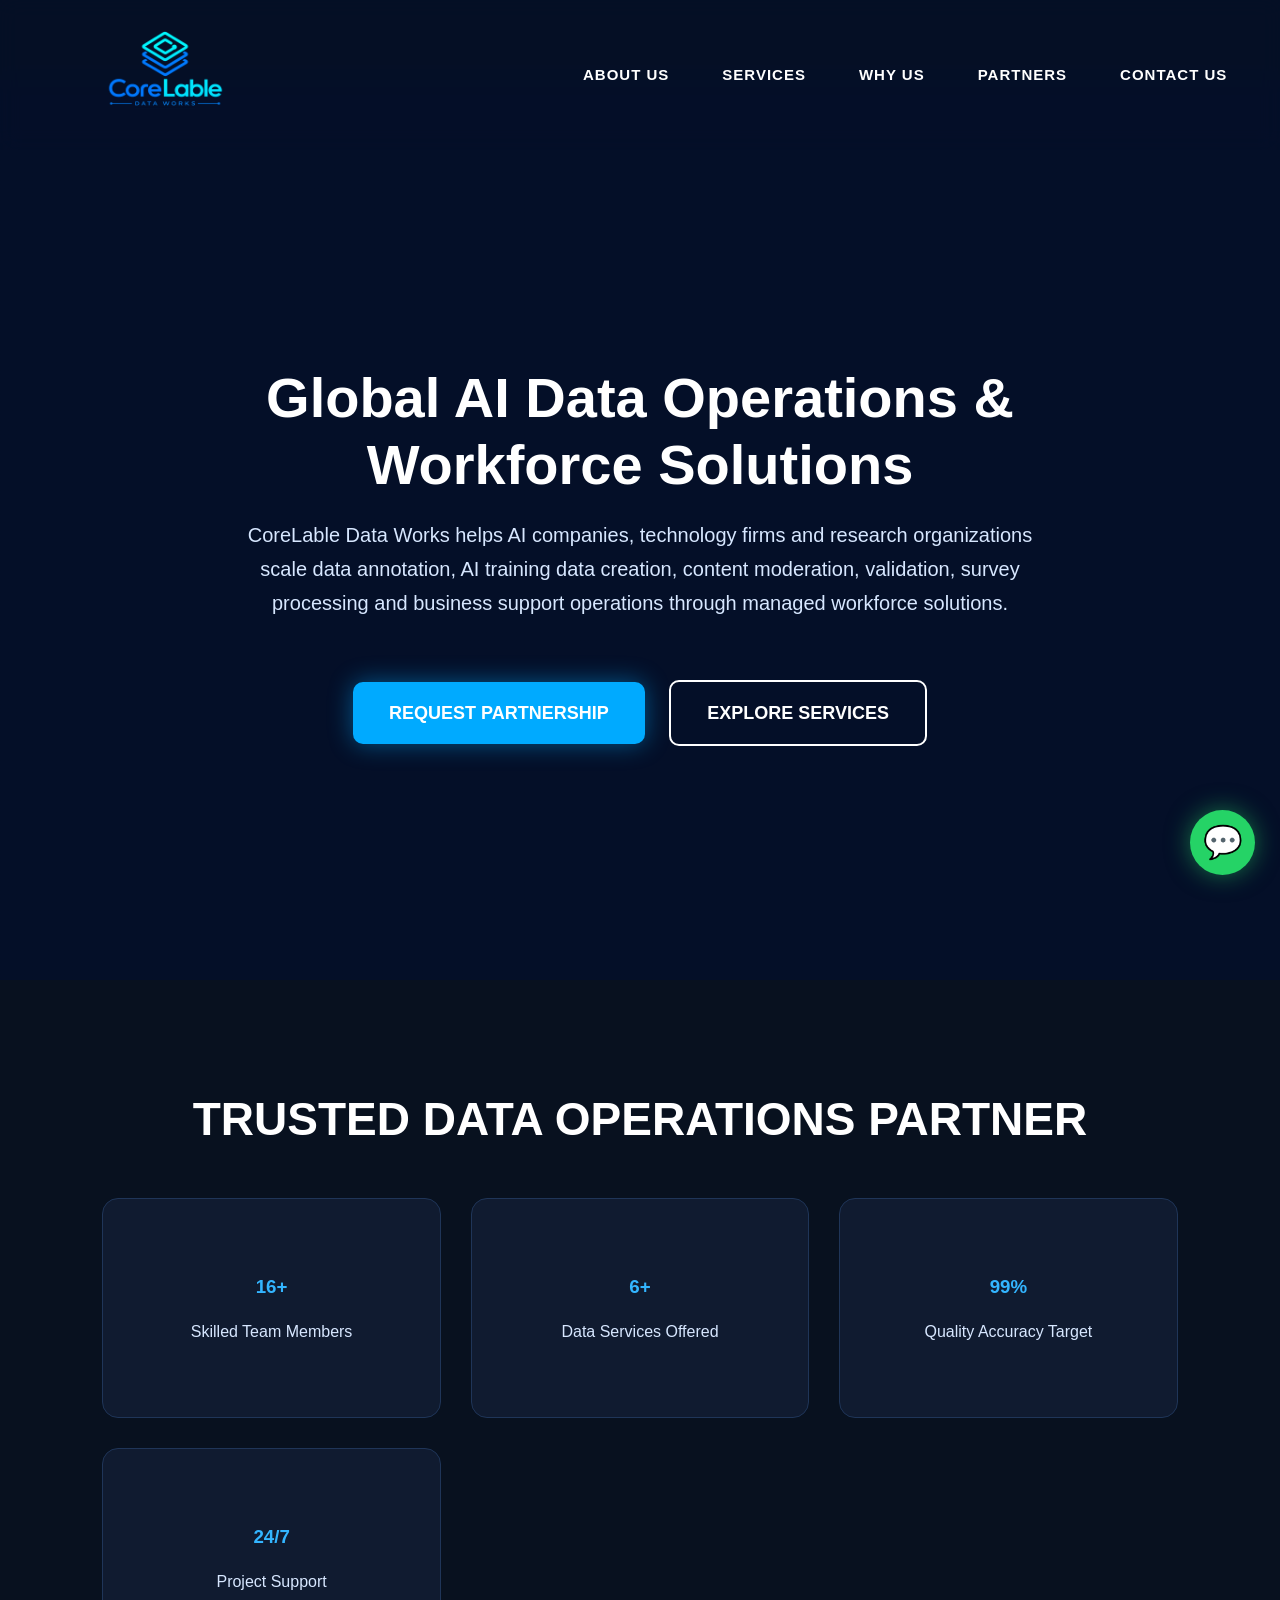
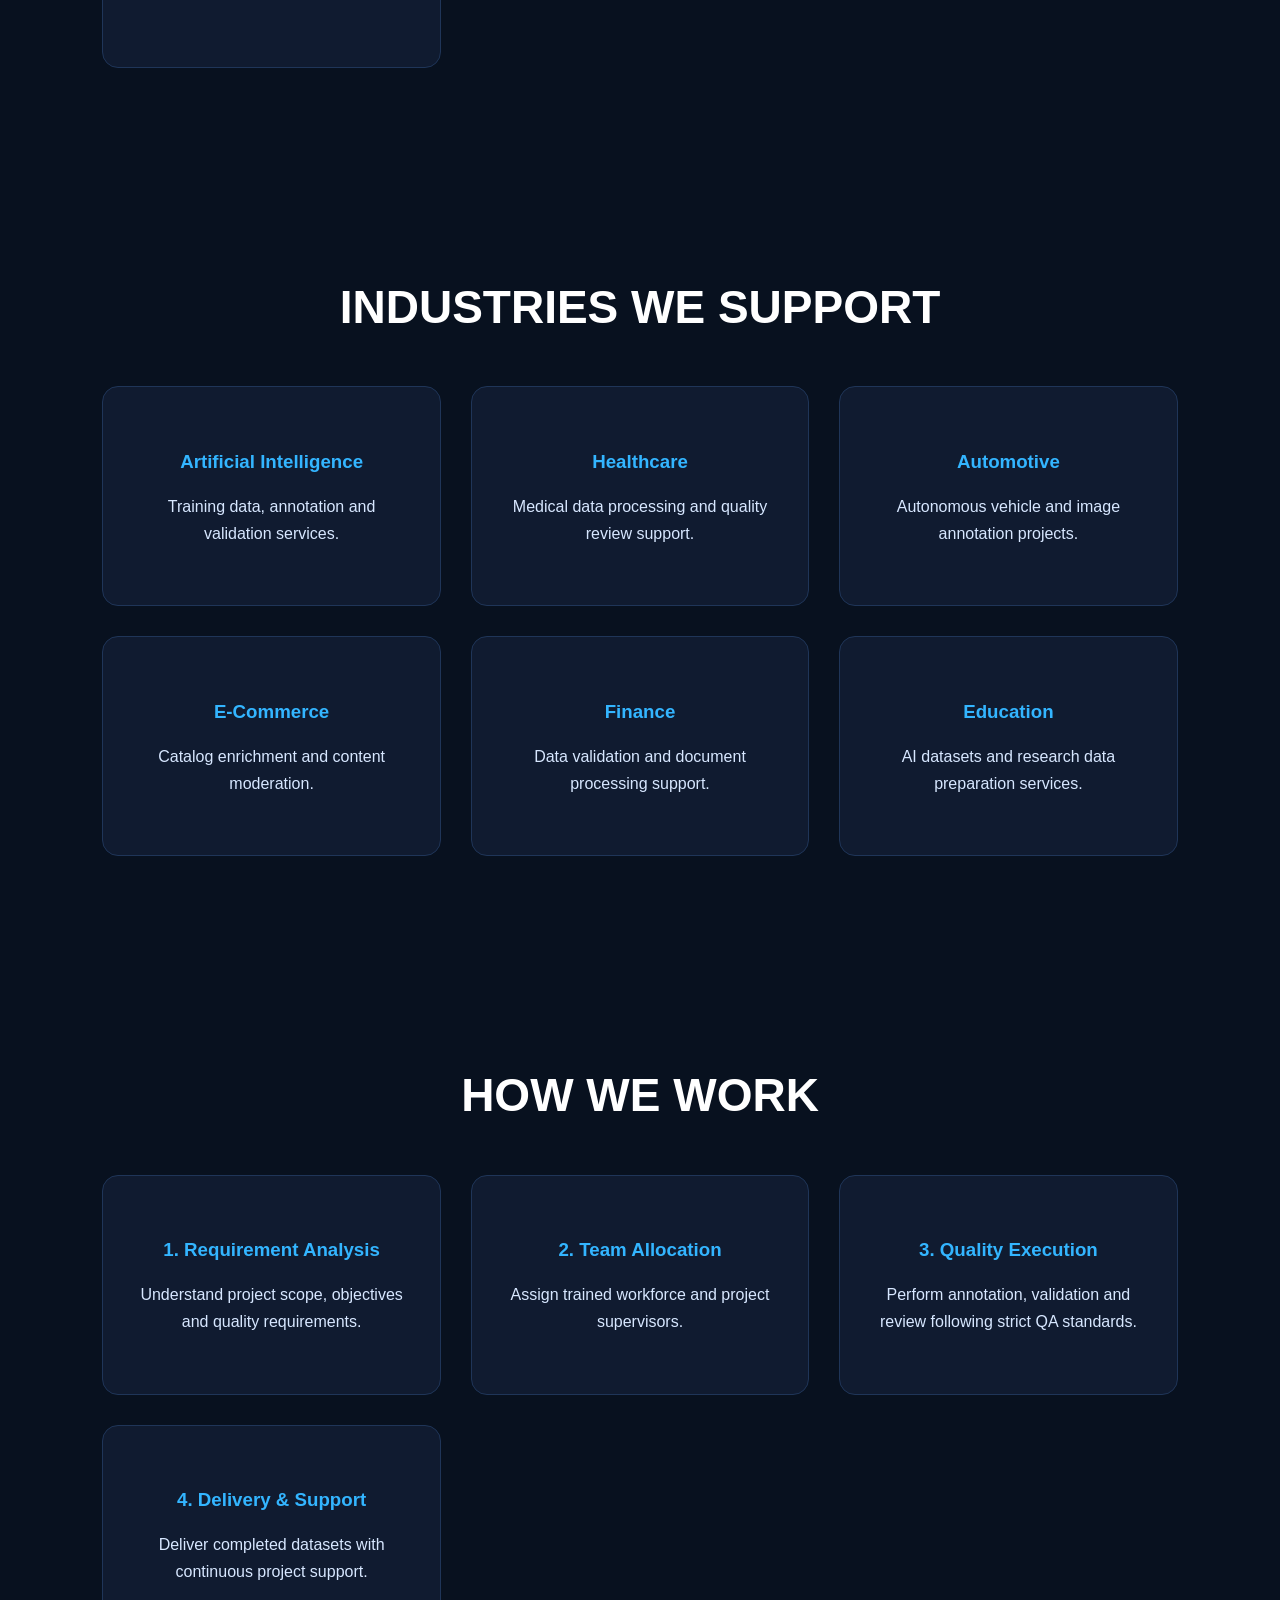
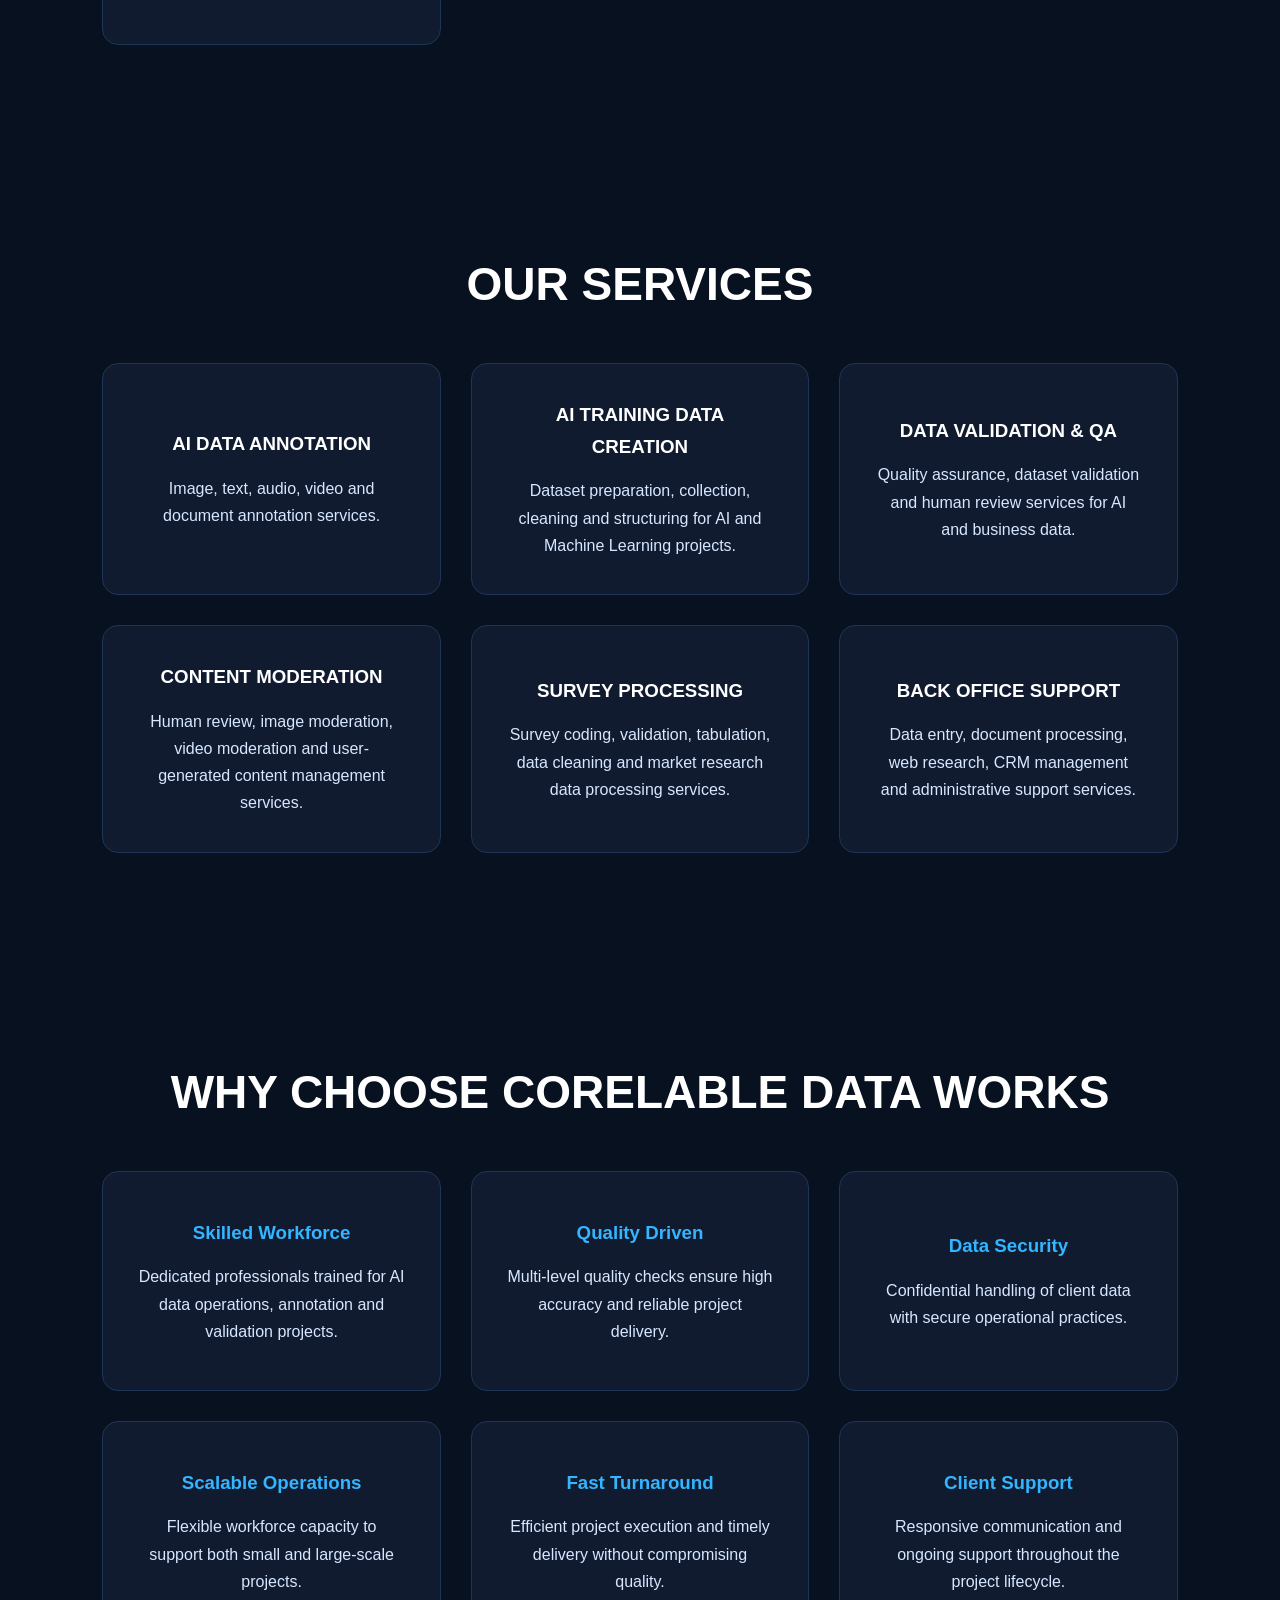
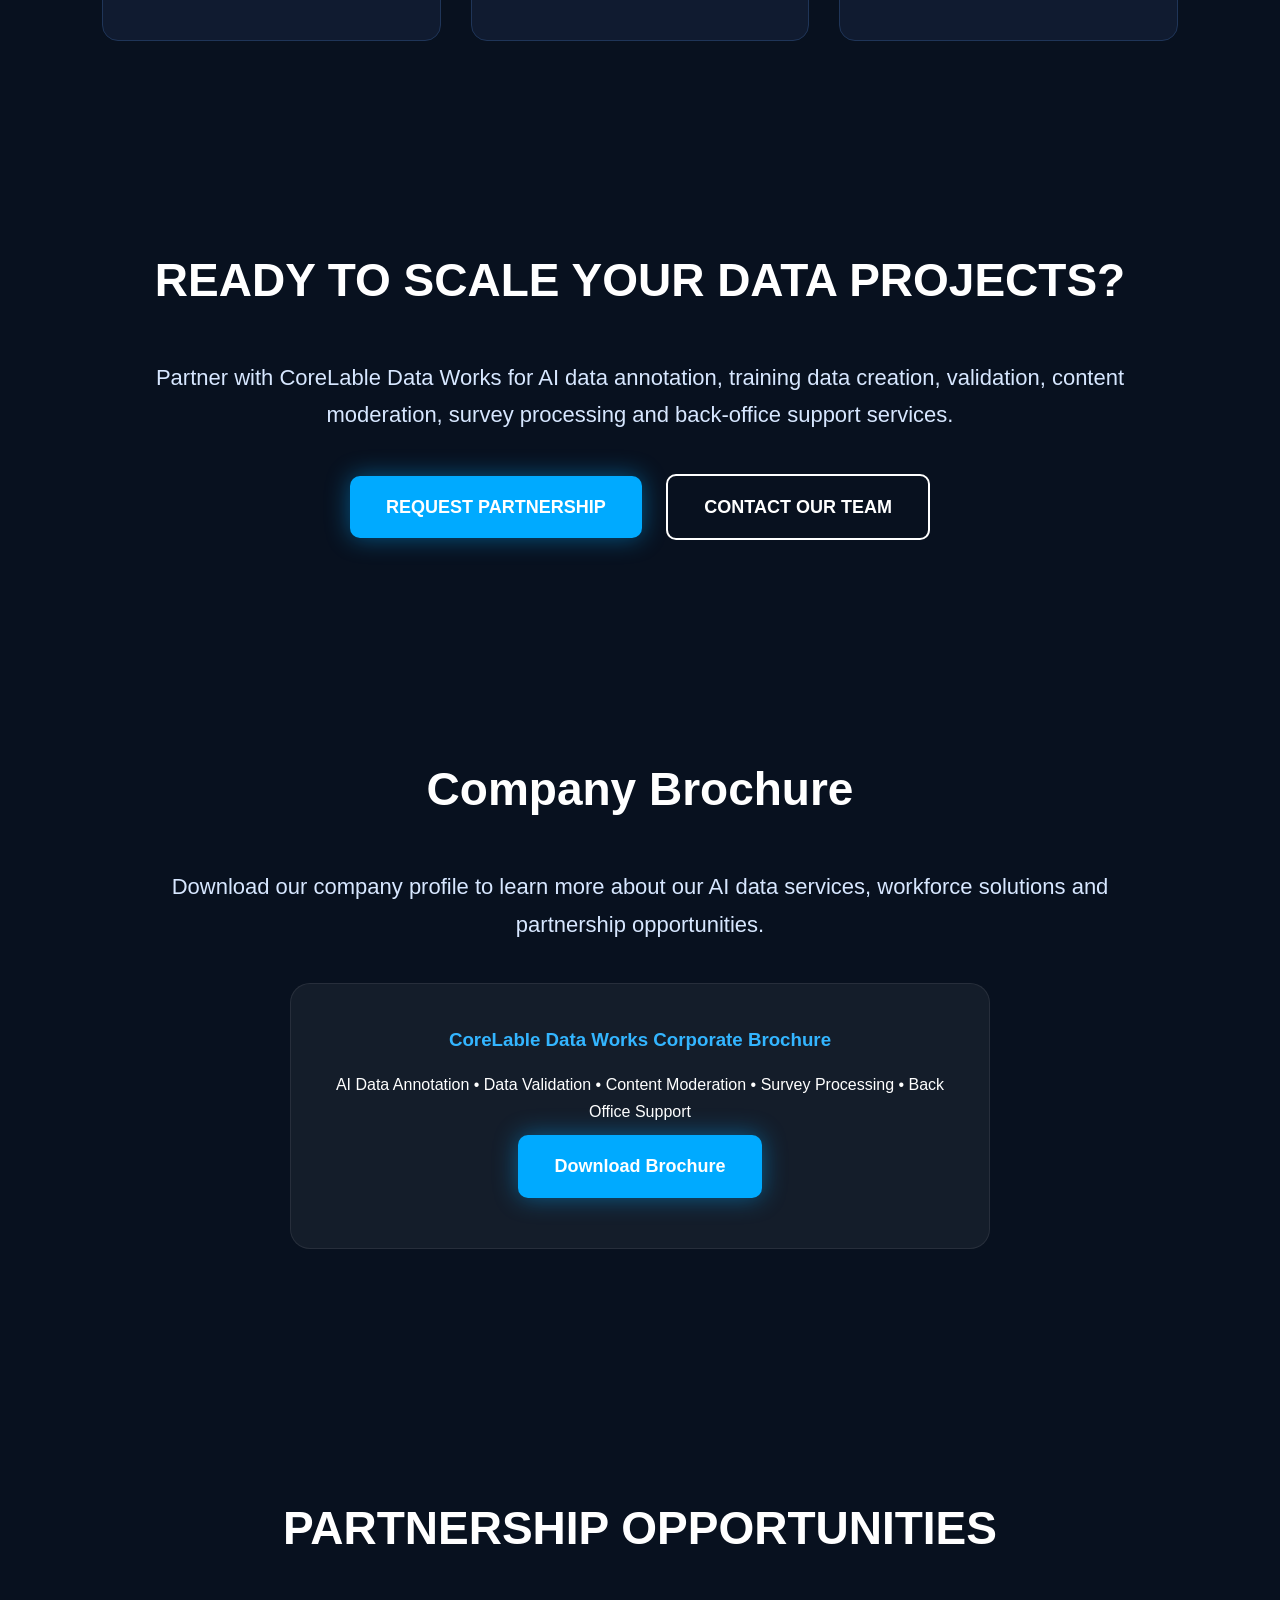
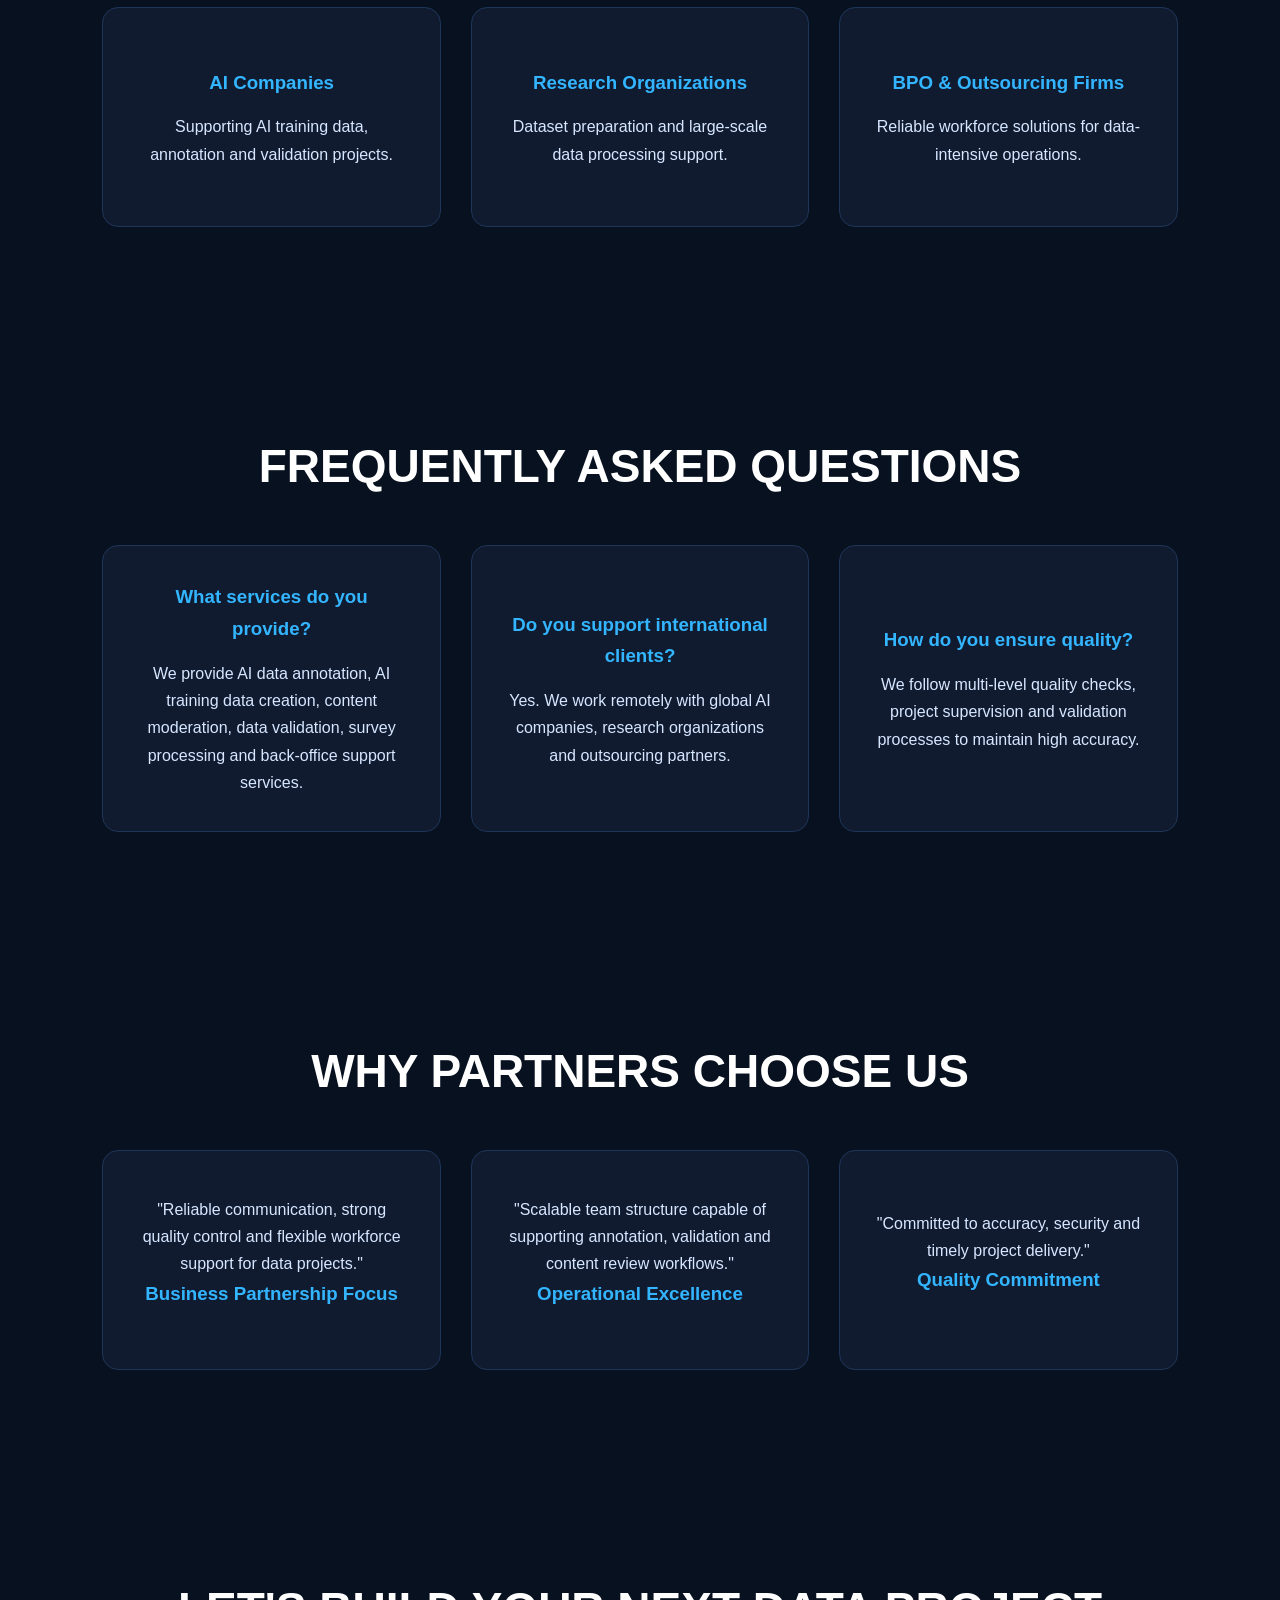
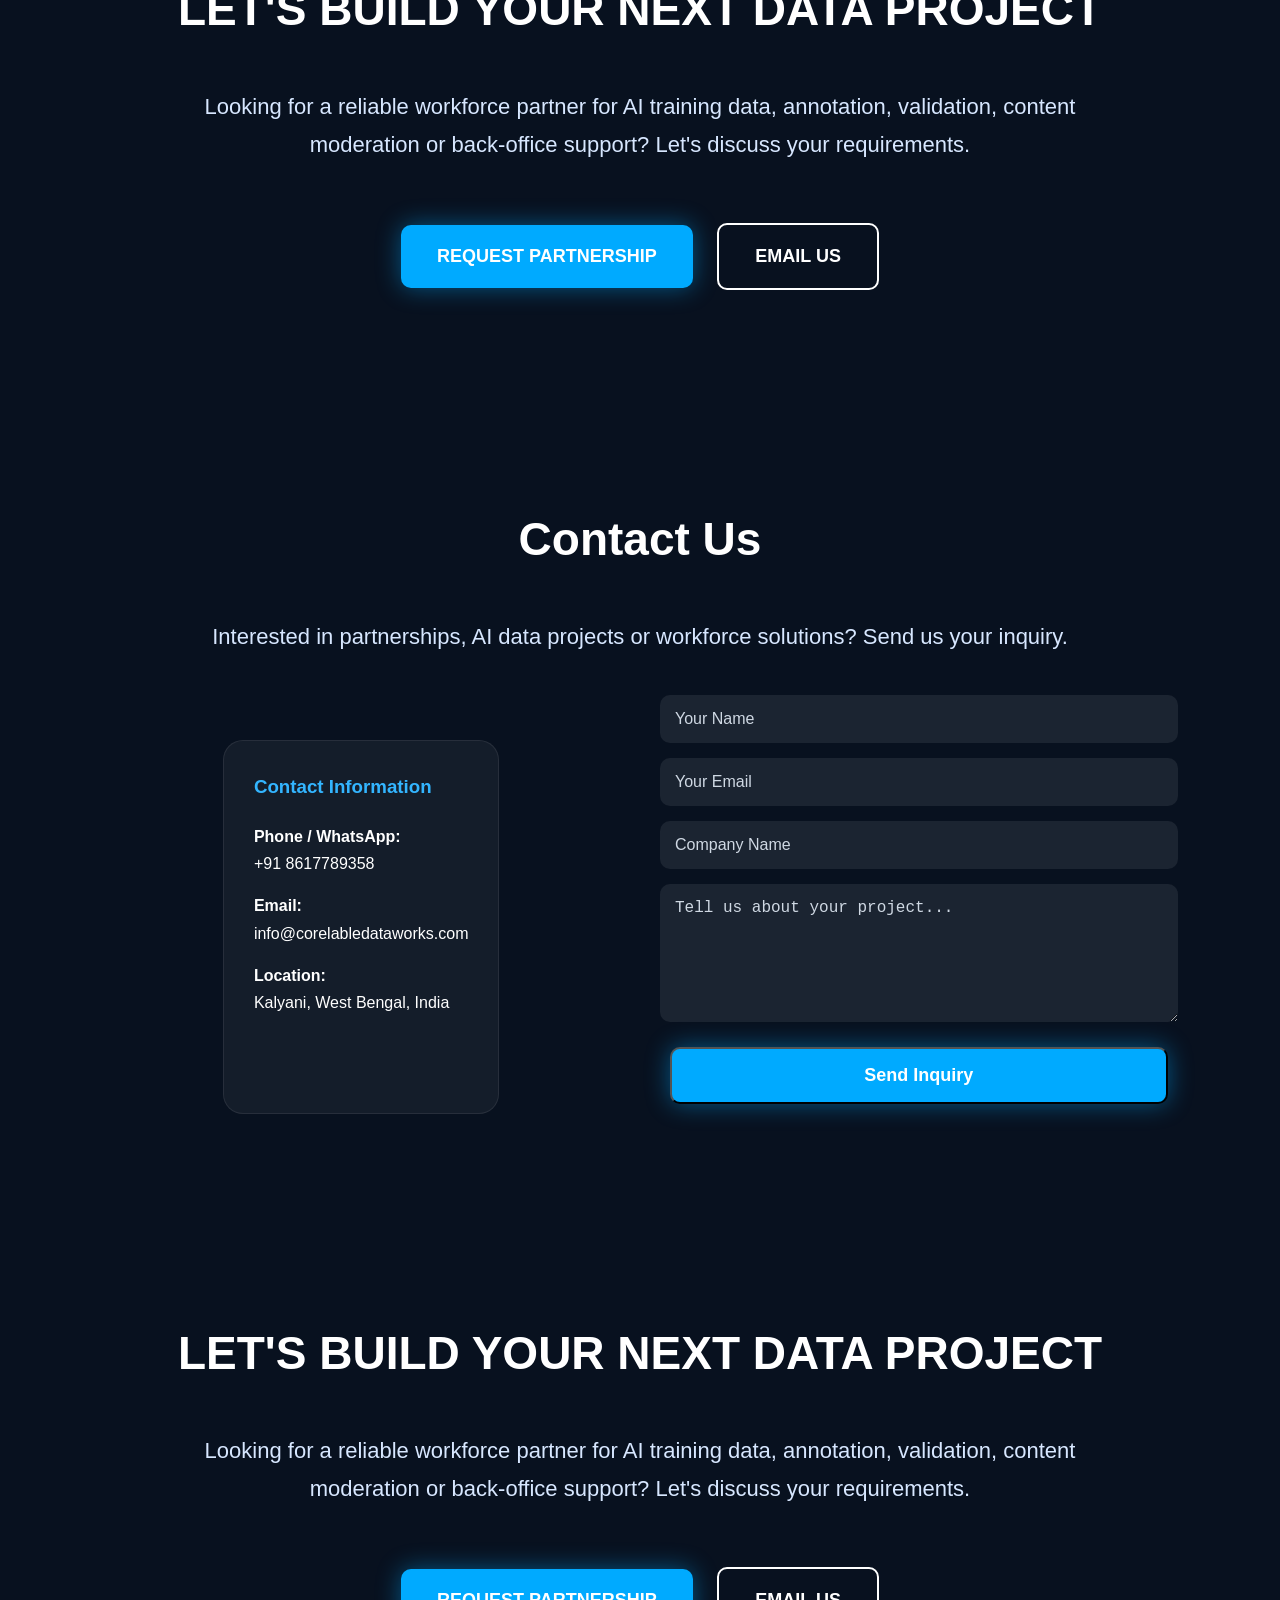
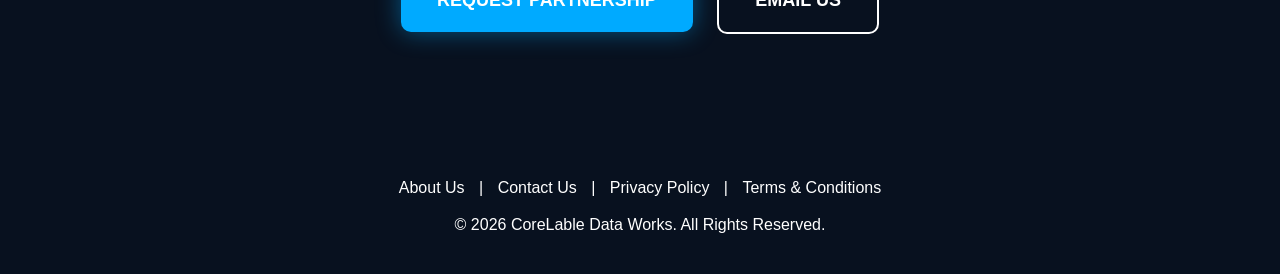
==== index.html @ 47aee91c "Add files via upload Initial website upload" ====
<!DOCTYPE html>
<html lang="en">

<head>
    <meta charset="UTF-8">
    <meta name="viewport" content="width=device-width, initial-scale=1.0">
    <title>AI Data Annotation & Workforce Solutions | CoreLable Data Works</title>

    <link rel="stylesheet" href="style.css">
    <link rel="stylesheet" href="https://unpkg.com/aos@2.3.4/dist/aos.css">
    <link rel="icon" type="image/x-icon" href="favicon.ico">
    <link rel="icon" type="image/png" sizes="32x32" href="favicon-32x32.png">
    <link rel="icon" type="image/png" sizes="16x16" href="favicon-16x16.png">
    <link rel="apple-touch-icon" href="apple-touch-icon.png">
    <link rel="manifest" href="site.webmanifest">
    <meta name="description" content="CoreLable Data Works provides AI Data Annotation, Data Labeling, Data Collection, Content Moderation, Survey Processing and Workforce Solutions for AI companies worldwide.">

<meta name="keywords" content="AI Data Annotation, Data Labeling, Data Validation, Content Moderation, Survey Processing, Workforce Solutions, Data Collection">

<meta name="author" content="CoreLable Data Works">
<meta name="robots" content="index, follow">
<meta property="og:title" content="CoreLable Data Works">
<meta property="og:description" content="Professional AI Data Annotation and Workforce Solutions.">
<meta property="og:image" content="https://corelabledataworks.com/CoreLable%20Data%20Works.png">
<meta property="og:url" content="https://corelabledataworks.com">
<meta property="og:type" content="website">
<link rel="canonical" href="https://corelabledataworks.com/">
<script type="application/ld+json">
{
  "@context":"https://schema.org",
  "@type":"Organization",
  "name":"CoreLable Data Works",
  "url":"https://corelabledataworks.com",
  "logo":"https://corelabledataworks.com/CoreLable%20Data%20Works.png",
  "description":"AI Data Annotation, Data Labeling, Data Collection and Workforce Solutions",
  "email":"info@corelabledataworks.com"
}
</script>
<!-- Google Analytics -->
<script async src="https://www.googletagmanager.com/gtag/js?id=G-29NRF4CCZX"></script>
<script>
window.dataLayer = window.dataLayer || [];
function gtag(){dataLayer.push(arguments);}
gtag('js', new Date());

gtag('config', 'G-29NRF4CCZX');
</script>
</head>

<body>

<nav class="navbar" id="navbar">
    <div class="logo">
        <img src="CoreLable Data Works.png" alt="CoreLable Data Works Logo">
    </div>
<div class="menu-toggle" onclick="toggleMenu()">
    ☰
</div>

    <div class="menu">
        <a href="/about.html">ABOUT US</a>
        <a href="#services">SERVICES</a>
        <a href="#whyus">WHY US</a>
        <a href="#partners">PARTNERS</a>
        <a href="/contact.html">CONTACT US</a>
        
        
    </div>
</nav>

<section class="hero" data-aos="fade-up">

    <video autoplay muted loop playsinline class="hero-video">
        <source src="hero-video.mp4" type="video/mp4">
    </video>

    <div class="hero-overlay"></div>

    <div class="hero-content">
<h1 data-aos="fade-up" data-aos-delay="200">
Global AI Data Operations & Workforce Solutions
</h1>
<p data-aos="fade-up" data-aos-delay="400">
CoreLable Data Works helps AI companies, technology firms and research organizations scale
data annotation, AI training data creation, content moderation, validation, survey processing
and business support operations through managed workforce solutions.
</p>

<div class="hero-buttons" data-aos="zoom-in" data-aos-delay="600">
<a href="#contact" class="btn btn-primary">REQUEST PARTNERSHIP</a>
<a href="#services" class="btn btn-secondary">EXPLORE SERVICES</a>
</div>
</div>
</section>
<section class="section cta-section" data-aos="fade-up">
    <h2 data-aos="fade-up">
        TRUSTED DATA OPERATIONS PARTNER</h2>

    <div class="service-grid">

        <div class="service-card" data-aos="zoom-in" data-aos-delay="100">
            <h3>16+</h3>
            <p>Skilled Team Members</p>
        </div>

        <div class="service-card" data-aos="zoom-in" data-aos-delay="200">
            <h3>6+</h3>
            <p>Data Services Offered</p>
        </div>

        <div class="service-card" data-aos="zoom-in" data-aos-delay="300">
            <h3>99%</h3>
            <p>Quality Accuracy Target</p>
        </div>

        <div class="service-card" data-aos="zoom-in" data-aos-delay="400">
            <h3>24/7</h3>
            <p>Project Support</p>
        </div>

    </div>
</section>
<section class="section">
    <h2>INDUSTRIES WE SUPPORT</h2>

    <div class="service-grid">

        <div class="service-card">
            <h3>Artificial Intelligence</h3>
            <p>Training data, annotation and validation services.</p>
        </div>

        <div class="service-card">
            <h3>Healthcare</h3>
            <p>Medical data processing and quality review support.</p>
        </div>

        <div class="service-card">
            <h3>Automotive</h3>
            <p>Autonomous vehicle and image annotation projects.</p>
        </div>

        <div class="service-card">
            <h3>E-Commerce</h3>
            <p>Catalog enrichment and content moderation.</p>
        </div>

        <div class="service-card">
            <h3>Finance</h3>
            <p>Data validation and document processing support.</p>
        </div>

        <div class="service-card">
            <h3>Education</h3>
            <p>AI datasets and research data preparation services.</p>
        </div>

    </div>
</section>
<section class="section">
    <h2>HOW WE WORK</h2>

    <div class="service-grid">

        <div class="service-card">
            <h3>1. Requirement Analysis</h3>
            <p>Understand project scope, objectives and quality requirements.</p>
        </div>

        <div class="service-card">
            <h3>2. Team Allocation</h3>
            <p>Assign trained workforce and project supervisors.</p>
        </div>

        <div class="service-card">
            <h3>3. Quality Execution</h3>
            <p>Perform annotation, validation and review following strict QA standards.</p>
        </div>

        <div class="service-card">
            <h3>4. Delivery & Support</h3>
            <p>Deliver completed datasets with continuous project support.</p>
        </div>

    </div>
</section>

<section id="services" class="section">
<h2>OUR SERVICES</h2>
<div class="service-grid">
<div class="service-card">
    <h3><a href="ai-data-annotation.html">AI DATA ANNOTATION</a></h3>
    <p>Image, text, audio, video and document annotation services.</p>
</div>
<div class="service-card">
    <h3>
        <a href="ai-training-data-creation.html">
            AI TRAINING DATA CREATION
        </a>
    </h3>
    <p>Dataset preparation, collection, cleaning and structuring for AI and Machine Learning projects.</p>
</div>
<div class="service-card">
<h3>
<a href="data-validation-qa.html">
DATA VALIDATION & QA
</a>
</h3>
<p>
Quality assurance, dataset validation and human review services for AI and business data.
</p>
</div>
<div class="service-card">
<h3>
<a href="content-moderation.html">
CONTENT MODERATION
</a>
</h3>
<p>
Human review, image moderation, video moderation and user-generated content management services.
</p>
</div>
<div class="service-card">
<h3>
<a href="survey-processing.html">
SURVEY PROCESSING
</a>
</h3>
<p>
Survey coding, validation, tabulation, data cleaning and market research data processing services.
</p>
</div>
<div class="service-card">
<h3>
<a href="back-office-support.html">
BACK OFFICE SUPPORT
</a>
</h3>
<p>
Data entry, document processing, web research, CRM management and administrative support services.
</p>
</div>
</section>

<section id="whyus" class="section">
    <h2>WHY CHOOSE CORELABLE DATA WORKS</h2>

    <div class="service-grid">

        <div class="service-card">
            <h3>Skilled Workforce</h3>
            <p>Dedicated professionals trained for AI data operations, annotation and validation projects.</p>
        </div>

        <div class="service-card">
            <h3>Quality Driven</h3>
            <p>Multi-level quality checks ensure high accuracy and reliable project delivery.</p>
        </div>

        <div class="service-card">
            <h3>Data Security</h3>
            <p>Confidential handling of client data with secure operational practices.</p>
        </div>

        <div class="service-card">
            <h3>Scalable Operations</h3>
            <p>Flexible workforce capacity to support both small and large-scale projects.</p>
        </div>

        <div class="service-card">
            <h3>Fast Turnaround</h3>
            <p>Efficient project execution and timely delivery without compromising quality.</p>
        </div>

        <div class="service-card">
            <h3>Client Support</h3>
            <p>Responsive communication and ongoing support throughout the project lifecycle.</p>
        </div>

    </div>
</section>
</section>


<section class="section">
    <h2>READY TO SCALE YOUR DATA PROJECTS?</h2>

    <p class="section-text">
        Partner with CoreLable Data Works for AI data annotation, training data creation,
        validation, content moderation, survey processing and back-office support services.
    </p>

    <div style="text-align:center; margin-top:30px;">
        <a href="#contact" class="btn btn-primary">REQUEST PARTNERSHIP</a>
        <a href="contact.html" class="btn btn-secondary">CONTACT OUR TEAM</a>
    </div>
</section>

<section id="brochure" class="section">
    <div class="container">
        <h2>Company Brochure</h2>
        <p class="section-text">
            Download our company profile to learn more about our AI data services,
            workforce solutions and partnership opportunities.
        </p>

        <div class="brochure-box">
            <h3>CoreLable Data Works Corporate Brochure</h3>
            <p>
                AI Data Annotation • Data Validation • Content Moderation •
                Survey Processing • Back Office Support
            </p>

            <a href="CoreLable_Brochure.pdf" class="btn btn-primary" download>
                Download Brochure
            </a>
        </div>
    </div>
</section>
<section id="partners" class="section">
    <h2>PARTNERSHIP OPPORTUNITIES</h2>

    <div class="service-grid">

        <div class="service-card">
            <h3>AI Companies</h3>
            <p>Supporting AI training data, annotation and validation projects.</p>
        </div>

        <div class="service-card">
            <h3>Research Organizations</h3>
            <p>Dataset preparation and large-scale data processing support.</p>
        </div>

        <div class="service-card">
            <h3>BPO & Outsourcing Firms</h3>
            <p>Reliable workforce solutions for data-intensive operations.</p>
        </div>

    </div>
</section>
<section class="section">
    <h2>FREQUENTLY ASKED QUESTIONS</h2>

    <div class="service-grid">

        <div class="service-card">
            <h3>What services do you provide?</h3>
            <p>We provide AI data annotation, AI training data creation, content moderation, data validation, survey processing and back-office support services.</p>
        </div>

        <div class="service-card">
            <h3>Do you support international clients?</h3>
            <p>Yes. We work remotely with global AI companies, research organizations and outsourcing partners.</p>
        </div>

        <div class="service-card">
            <h3>How do you ensure quality?</h3>
            <p>We follow multi-level quality checks, project supervision and validation processes to maintain high accuracy.</p>
        </div>

    </div>
</section>
<section class="section">
    <h2>WHY PARTNERS CHOOSE US</h2>

    <div class="service-grid">

        <div class="service-card">
            <p>
                "Reliable communication, strong quality control and flexible workforce support for data projects."
            </p>
            <h3>Business Partnership Focus</h3>
        </div>

        <div class="service-card">
            <p>
                "Scalable team structure capable of supporting annotation, validation and content review workflows."
            </p>
            <h3>Operational Excellence</h3>
        </div>

        <div class="service-card">
            <p>
                "Committed to accuracy, security and timely project delivery."
            </p>
            <h3>Quality Commitment</h3>
        </div>

    </div>
</section>
<section class="section cta-section">
    <h2>LET'S BUILD YOUR NEXT DATA PROJECT</h2>

    <p class="section-text">
        Looking for a reliable workforce partner for AI training data,
        annotation, validation, content moderation or back-office support?
        Let's discuss your requirements.
    </p>

    <div class="hero-buttons">
        <a href="#contact" class="btn btn-primary">
            REQUEST PARTNERSHIP
        </a>

        <a href="mailto:info@corelabledataworks.com" class="btn btn-secondary">
            EMAIL US
        </a>
    </div>
</section>

<section id="contact" class="section">
    <div class="container">
        <h2>Contact Us</h2>

        <p class="section-text">
            Interested in partnerships, AI data projects or workforce solutions?
            Send us your inquiry.
        </p>

        <div class="contact-grid">

            <div class="contact-box">
                <h3>Contact Information</h3>

                <p><strong>Phone / WhatsApp:</strong><br>
                +91 8617789358</p>

                <p><strong>Email:</strong><br>
                info@corelabledataworks.com</p>

                <p><strong>Location:</strong><br>
                Kalyani, West Bengal, India</p>
            </div>

            <form action="https://formsubmit.co/info@corelabledataworks.com"
      method="POST"
      class="contact-form">
<input type="hidden" name="_next" value="https://corelabledataworks.com/thankyou.html">

<input type="hidden" name="_captcha" value="false">
      
      
    <input type="hidden" name="_subject" value="New Website Inquiry - CoreLable Data Works">
    <input type="hidden" name="_template" value="table">

    <input type="text"
           name="name"
           placeholder="Your Name"
           required>

    <input type="email"
           name="email"
           placeholder="Your Email"
           required>

    <input type="text"
           name="company"
           placeholder="Company Name">

    <textarea
        name="message"
        rows="6"
        placeholder="Tell us about your project..."
        required></textarea>

    <button type="submit" class="btn btn-primary">
        Send Inquiry
    </button>

</form>

        </div>
    </div>
</section>
<section class="section cta-section">
    <h2>LET'S BUILD YOUR NEXT DATA PROJECT</h2>

    <p class="section-text">
        Looking for a reliable workforce partner for AI training data,
        annotation, validation, content moderation or back-office support?
        Let's discuss your requirements.
    </p>

    <div class="hero-buttons">
        <a href="#contact" class="btn btn-primary">
            REQUEST PARTNERSHIP
        </a>

        <a href="mailto:info@corelabledataworks.com" class="btn btn-secondary">
            EMAIL US
        </a>
    </div>
</section>

<footer>
    <p>
      <a href="about.html">About Us</a> |
<a href="contact.html">Contact Us</a> |
<a href="privacy.html">Privacy Policy</a> |
<a href="terms.html">Terms & Conditions</a>
    </p>
    <p>© 2026 CoreLable Data Works. All Rights Reserved.</p>
</footer>

<a href="https://wa.me/918617789358" class="whatsapp-float" target="_blank">💬</a>
<script>
window.addEventListener("scroll", function() {
    const navbar = document.getElementById("navbar");

    if (window.scrollY > 50) {
        navbar.classList.add("scrolled");
    } else {
        navbar.classList.remove("scrolled");
    }
});
    
function toggleMenu() {
    document.querySelector('.menu').classList.toggle('active');
}

document.querySelectorAll('.menu a').forEach(link => {
    link.addEventListener('click', () => {
        document.querySelector('.menu').classList.remove('active');
    });
});
</script>
<script src="https://unpkg.com/aos@2.3.4/dist/aos.js"></script>

<script>
AOS.init({
    duration: 1000,
    once: true,
    easing: "ease-in-out"
});
</script>
</body>
</html>
---- style.css ----
* {
    margin: 0;
    padding: 0;
    box-sizing: border-box;
    scroll-behavior: smooth;
}

body {
    font-family: 'Segoe UI', Arial, sans-serif;
    background:#08111f;
    color:#ffffff;
    line-height: 1.7;
    padding-top: 80px;
}

/* NAVBAR */

#navbar {
    position: fixed;
    top: 0;
    left: 0;
    width: 100%;
    z-index: 1000;
    padding: 15px 50px;
    background: rgba(5, 15, 40, 0.75);
    backdrop-filter: blur(10px);
    transition: all 0.3s ease;
}

#navbar.scrolled {
    background: rgba(5, 15, 40, 0.75);
    backdrop-filter: blur(10px);
    box-shadow: 0 2px 20px rgba(0, 0, 0, 0.3);
}

.logo {
    display: flex;
    align-items: center;
    gap: 15px;
    font-size: 20px;
    font-weight: 700;
    margin-left: 25px;
}

.logo img {
    width: auto;
    height: 120px;
    object-fit: contain;
}
.logo span{
    font-size: 18px;
    font-weight: 700;
    white-space: nowrap;
}

.menu {
    display: flex;
    align-items: center;
    margin-left: 300px;
    gap: 25px;
}

.navbar {
    display: flex;
    align-items: center;
    justify-content: flex-start;
    width: 100%;
}

.menu a {
    color: white;
    text-decoration: none;
    margin-left: 28px;
    font-size: 15px;
    font-weight: 600;
    letter-spacing: 1px;
    transition: .3s;
    white-space: nowrap;
}

.menu a:hover {
    color: #33b5ff;
}

/* HERO */

.hero {
    min-height: 100vh;
    display: flex;
    justify-content: center;
    align-items: center;
    text-align: center;
    padding: 120px 8% 100px;
    background:
        radial-gradient(circle at center,
            #0d6efd 0%,
            #081229 60%,
            #050912 100%);
}

.hero-content {
    max-width: 950px;
}

.hero-content h1 {
    font-size: 72px;
    line-height: 1.1;
    margin-bottom: 25px;
    font-weight: 800;
}

.hero-content p {
    font-size: 22px;
    color: #d7e7ff;
}

.hero-buttons {
    margin-top: 50px;
}

.btn {
    display: inline-block;
    padding: 16px 36px;
    margin: 10px;
    border-radius: 10px;
    text-decoration: none;
    font-size: 18px;
    font-weight: 700;
    transition: .3s;
}

.btn-primary {
    background: #00aaff;
    color: white;
    box-shadow: 0 0 25px rgba(0, 170, 255, .45);
}

.btn-primary:hover {
    transform: translateY(-4px);
    background: #0095d9;
}

.btn-secondary {
    border: 2px solid #ffffff;
    color: #ffffff;
}

.btn-secondary:hover {
    background: #ffffff;
    color: #08111f;
}

/* STATS */

.stats-section {
    padding: 80px 8%;
    display: grid;
    grid-template-columns: repeat(auto-fit, minmax(220px, 1fr));
    gap: 25px;
}

.stat-box {
    background: #101b30;
    border: 1px solid #1f3558;
    border-radius: 16px;
    padding: 35px;
    text-align: center;
}
.stat-card{
    transition: all .3s ease;
}
.stat-card:hover{
    transform: translateY(-5px);
    box-shadow: 0 0 20px rgba(0,255,255,.2);
}

.stat-box h3 {
    font-size: 42px;
    color: #33b5ff;
    margin-bottom: 10px;
}

.stat-box p {
    color: #d7e7ff;
    font-weight: 600;
}

/* SECTIONS */

.section {
    padding: 100px 8%;
}

.section h2 {
    text-align: center;
    font-size: 46px;
    margin-bottom: 40px;
}

.section-text {
    max-width: 1000px;
    margin: auto;
    text-align: center;
    font-size: 22px;
    color: #d7e7ff;
}

/* CARDS */

.service-grid {
    display: grid;
    grid-template-columns: repeat(auto-fit, minmax(300px, 1fr));
    gap: 30px;
    margin-top: 40px;
}

.service-card {
    background: #101b30;
    border: 1px solid #1f3558;
    border-radius: 16px;
    padding: 35px;
    text-align: center;
    min-height: 220px;
    display: flex;
    flex-direction: column;
    justify-content: center;
    transition: .35s;
}

.service-card:hover {
    transform: translateY(-6px);
    border-color: #33b5ff;
    box-shadow: 0 15px 35px rgba(0, 0, 0, .25);
}

.service-card h3 {
    color: #33b5ff;
    margin-bottom: 15px;
}

.service-card a {
    color: white;
    text-decoration: none;
}

.service-card a:hover {
    color: #00d4ff;
}

.service-card p {
    color: #d7e7ff;
}

/* CONTACT */

.contact-box {
    max-width: 650px;
    margin: 45px auto 0;
}

.contact-box p {
    margin: 15px 0;
}

/* FOOTER */

footer {
    text-align: center;
    padding: 20px;
    margin-top: 40;
}

footer a {
    color: white;
    text-decoration: none;
    margin: 0 10px;

}

footer a:hover {
    color: #00d4ff;
}

footer p {
    margin: 10px 0;
}


/* WHATSAPP */

.whatsapp-float {
    position: fixed;
    right: 25px;
    bottom: 25px;
    width: 65px;
    height: 65px;
    background: #25D366;
    border-radius: 50%;
    display: flex;
    justify-content: center;
    align-items: center;
    text-decoration: none;
    font-size: 32px;
    color: white;
    z-index: 11000;
    box-shadow: 0 0 25px rgba(37, 211, 102, .5);
}

/* BROCHURE */

.brochure-box {
    max-width: 700px;
    margin: 40px auto;
    padding: 40px;
    text-align: center;
    border-radius: 20px;
    background: rgba(255, 255, 255, 0.05);
    border: 1px solid rgba(255, 255, 255, 0.08);
}

.brochure-box h3 {
    color: #33b5ff;
    margin-bottom: 15px;
}

/* CONTACT FORM */

.contact-grid {
    display: grid;
    grid-template-columns: 1fr 1fr;
    gap: 40px;
    margin-top: 40px;
}

.contact-form {
    display: flex;
    flex-direction: column;
    gap: 15px;
}

.contact-form input,
.contact-form textarea {
    padding: 15px;
    border: none;
    border-radius: 10px;
    background: rgba(255, 255, 255, 0.08);
    color: white;
    font-size: 16px;
}

.contact-form input::placeholder,
.contact-form textarea::placeholder {
    color: #cfd8e3;
}

.contact-box {
    padding: 30px;
    border-radius: 20px;
    background: rgba(255, 255, 255, 0.05);
    border: 1px solid rgba(255, 255, 255, 0.08);
}

.contact-box h3 {
    color: #33b5ff;
    margin-bottom: 20px;
}

/* TABLET */

@media(max-width:1024px) {

    .hero-content h1 {
        font-size: 54px;
    }

    .section h2 {
        font-size: 40px;
    }
}

/* MOBILE */
.hero {
    min-height: 100vh;
    display: flex;
    align-items: center;
    justify-content: center;
    padding: 140px 20px 80px;

    background:
        linear-gradient(rgba(5, 15, 40, 0.75),
            rgba(5, 15, 40, 0.75)),
        url("hero-bg.jpg");

    background-size: cover;
    background-position: center;
    background-repeat: no-repeat;
}

.hero {
    position: relative;
    overflow: hidden;
}

.hero-video {
    position: absolute;
    top: 0;
    left: 0;
    width: 100%;
    height: 100%;
    object-fit: cover;
    z-index: -2;
}

.hero-overlay {
    position: absolute;
    top: 0;
    left: 0;
    width: 100%;
    height: 100%;
    background: rgba(5, 15, 40, 0.75);
    z-index: -1;
}

.hero-content {
    max-width: 900px;
    text-align: center;
}

.hero h1 {
    font-size: 56px;
    line-height: 1.2;
    margin-bottom: 20px;
}

.hero p {
    font-size: 20px;
    max-width: 800px;
    margin: 0 auto 30px;
}

.cta-section {
    text-align: center;
}

.cta-section .section-text {
    max-width: 900px;
    margin: 0 auto 30px;
}

.cta-section .hero-buttons {
    width: 100%;
    text-align: center;
}

.cta-section .hero-buttons a {
    display: inline-block;

}

.menu-toggle {
    display: none;
    font-size: 32px;
    color: white;
    cursor: pointer;
    margin-left: auto;
}

@media(max-width:768px) {

    .navbar {
        display: flex;
        flex-wrap: nowrap;
        justify-content: space-between;
        align-items: center;
        padding: 10px 15px;
        position: relative;
    }

    .logo {
    display: flex;
    align-items: center;
    justify-content: center;
    gap: 8px;
    font-size: 16px;
    flex: 1;
    
}
    
.logo img {
        width: auto;
        height: 80px;
    }
    .logo span{
    font-size: 14px;
    white-space: nowrap;
}

    .hero-content h1 {
        font-size: 42px;
        line-height: 1.2;
    }

    .contact-grid {
        display: flex;
        flex-direction: column;
        gap: 20px;
    }

    .contact-box,
    .contact-form {
        width: 100%;
    }


    .menu-toggle{
    display: block;
    font-size: 32px;
    cursor: pointer;
    margin-left: auto;
    color: white;
    }



    .menu {
    display: none;
    flex-direction: column;
    position: fixed;
    top: 80px;
    right: -220px;
    left: auto;
    width: 220px;
    height: calc(100vh - 80px);
    background: rgba(2,13,58,1);
    transition: 0.3s;
    z-index: 9999;
}

    .menu.active {
        display: flex;
        right: 0;
        z-index: 10000;
    }

    .menu.active a {
        padding: 12px 0;
        font-size: 16px;
        font-weight: 600;
        margin: 0;
        line-height: 1.2;
    }

    .hero-buttons {
        display: flex;
        flex-direction: column;
        gap: 15px;
        align-items: center;
    }

    .menu a {
        margin: 12px 0px;
        font-size: 18px;
        display: block;
    }

    .hero {
        padding: 190px 20px 80px;
    }

    .hero-content h1 {
        font-size: 34px;
    }

    .hero-content p {
        font-size: 18px;
    }

    .btn {
        width: 100%;
        max-width: 320px;
        display: block;
        margin: 12px auto;
    }

    .section {
        padding: 70px 20px;
    }

    .section h2 {
        font-size: 30px;
    }

    .section-text {
        font-size: 18px;
    }

    .service-grid {
        grid-template-columns: 1fr;
    }

    .stats-section {
        grid-template-columns: 1fr 1fr;
    }

}

.ai-page {
    max-width: 1200px;
    margin: auto;
    padding: 60px 30px;
    color: white;
}

.ai-page h1 {
    color: #00d4ff;
    margin-bottom: 25px;
}

.ai-page h2 {
    color: #00d4ff;
    margin-top: 40px;
    margin-bottom: 15px;
}

.ai-page p {
    line-height: 1.8;
    margin-bottom: 20px;
}

.ai-page ul {
    margin-left: 30px;
    margin-bottom: 20px;
}

.ai-page li {
    margin-bottom: 10px;
}

.ai-page a {
    color: #00d4ff;
    text-decoration: none;
    font-weight: 600;
}

.ai-page a:hover {
    color: white;
    text-decoration: underline;
}

.ai-page .btn {
    display: block !important;
    width: 220px !important;
    text-align: center !important;

    background: #00d4ff !important;
    color: white !important;

    font-size: 18px !important;
    padding: 15px 30px !important;

    border-radius: 8px !important;
    text-decoration: none !important;
    font-weight: 600 !important;
    margin-top: 20px !important;
}


.ai-page .btn:hover {
    background: #00b8e6 !important;
    color: white !important;
}
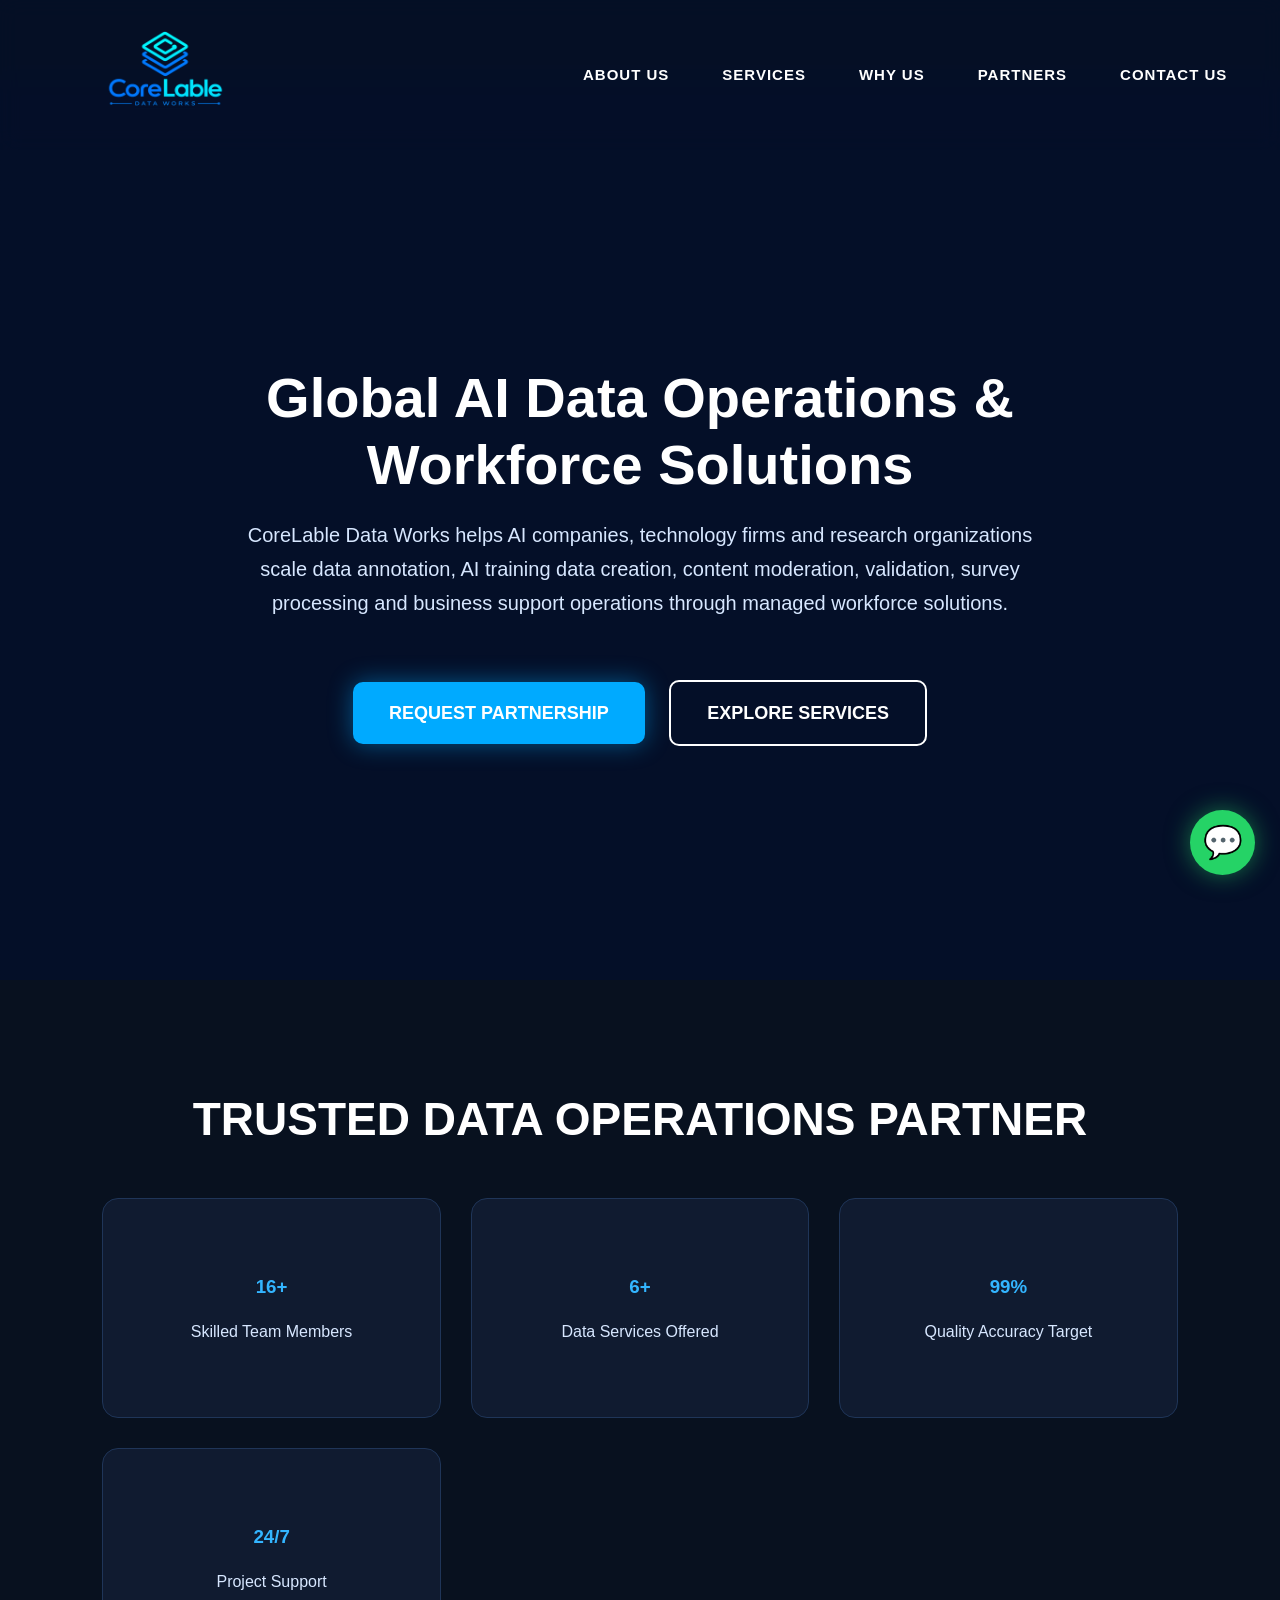
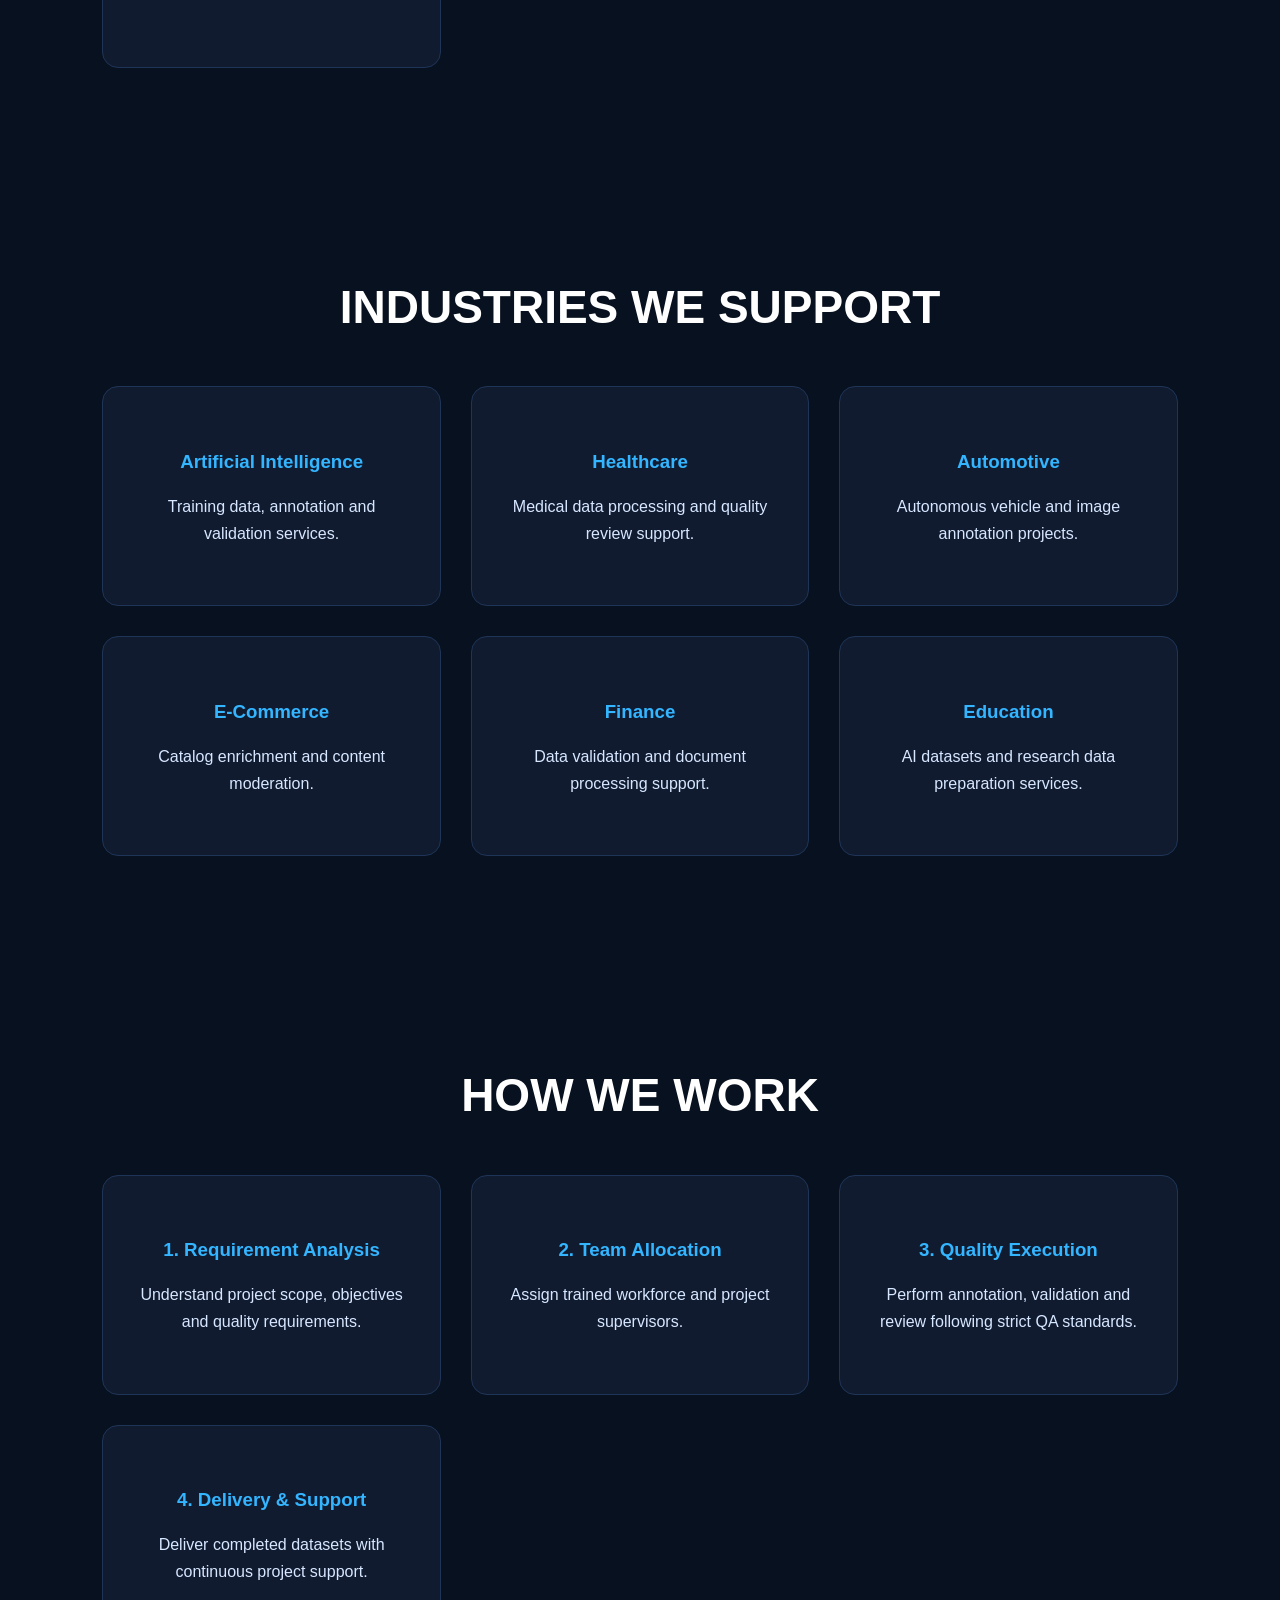
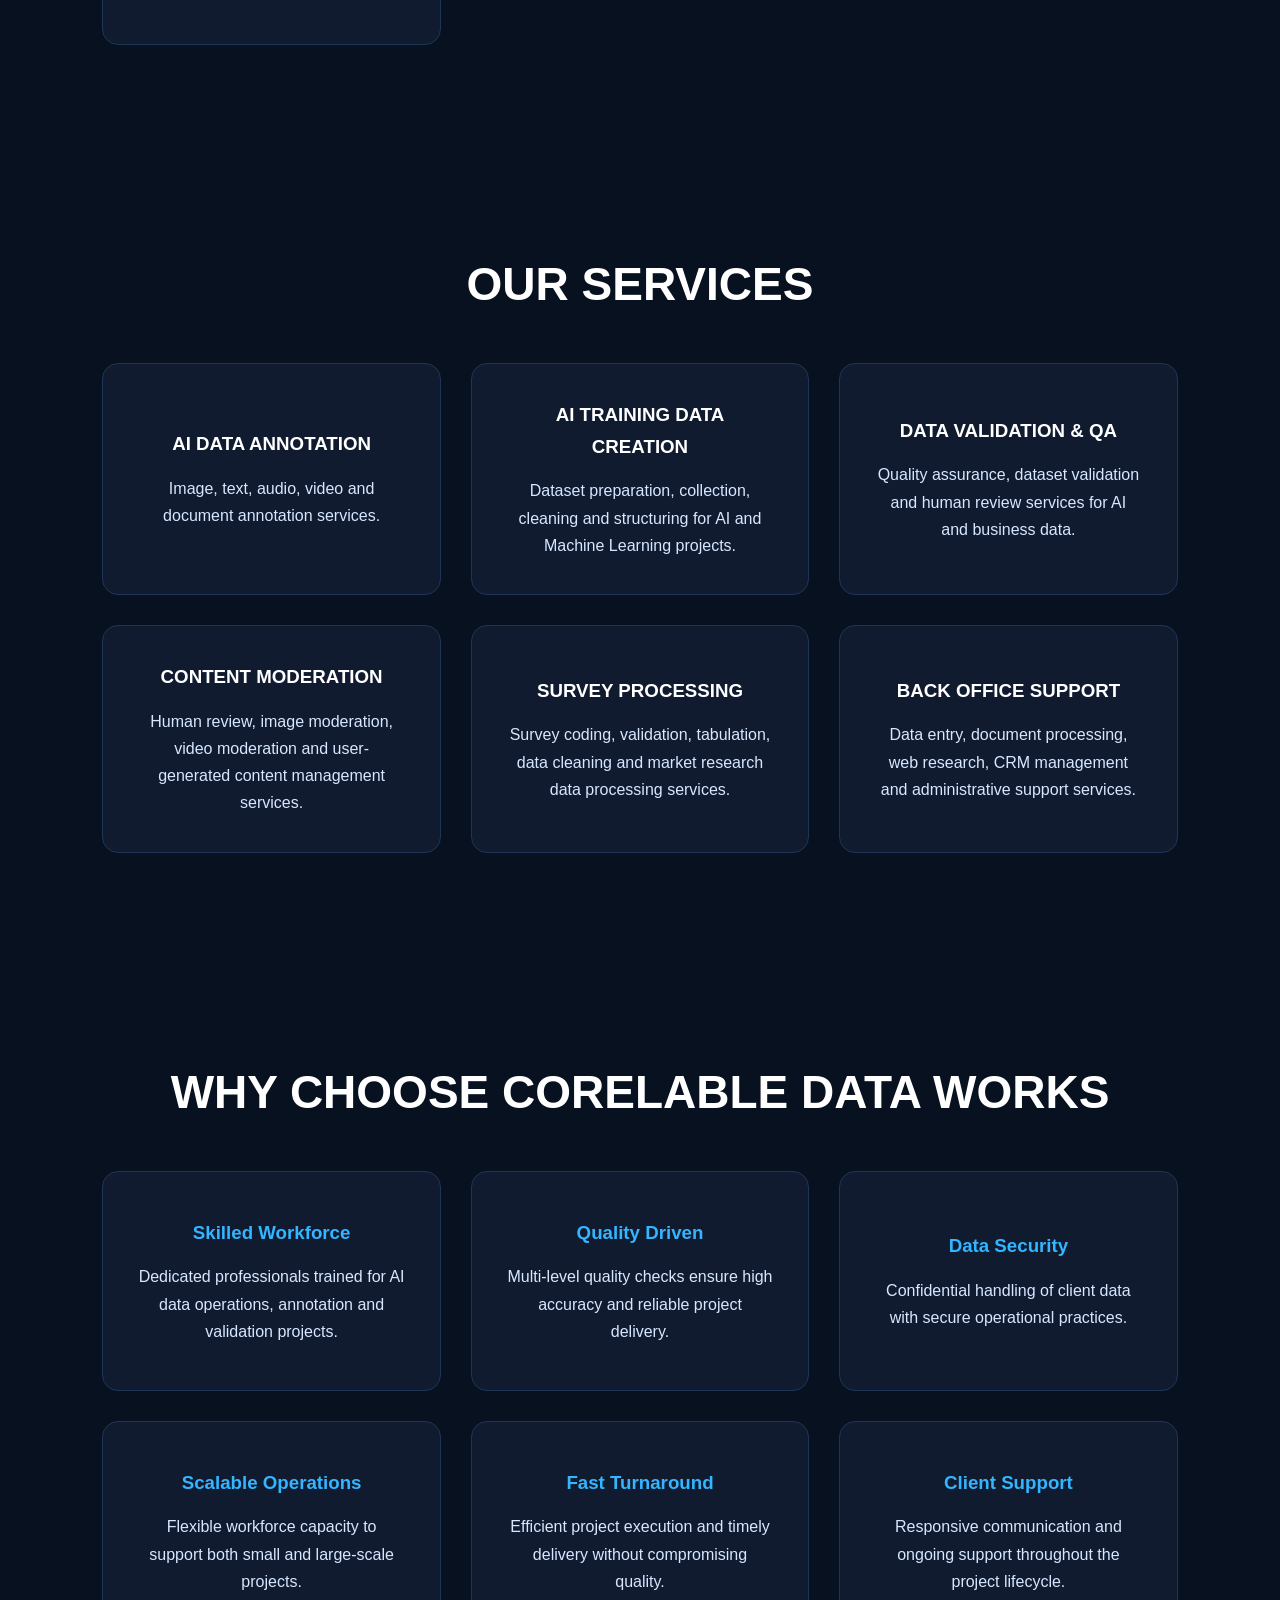
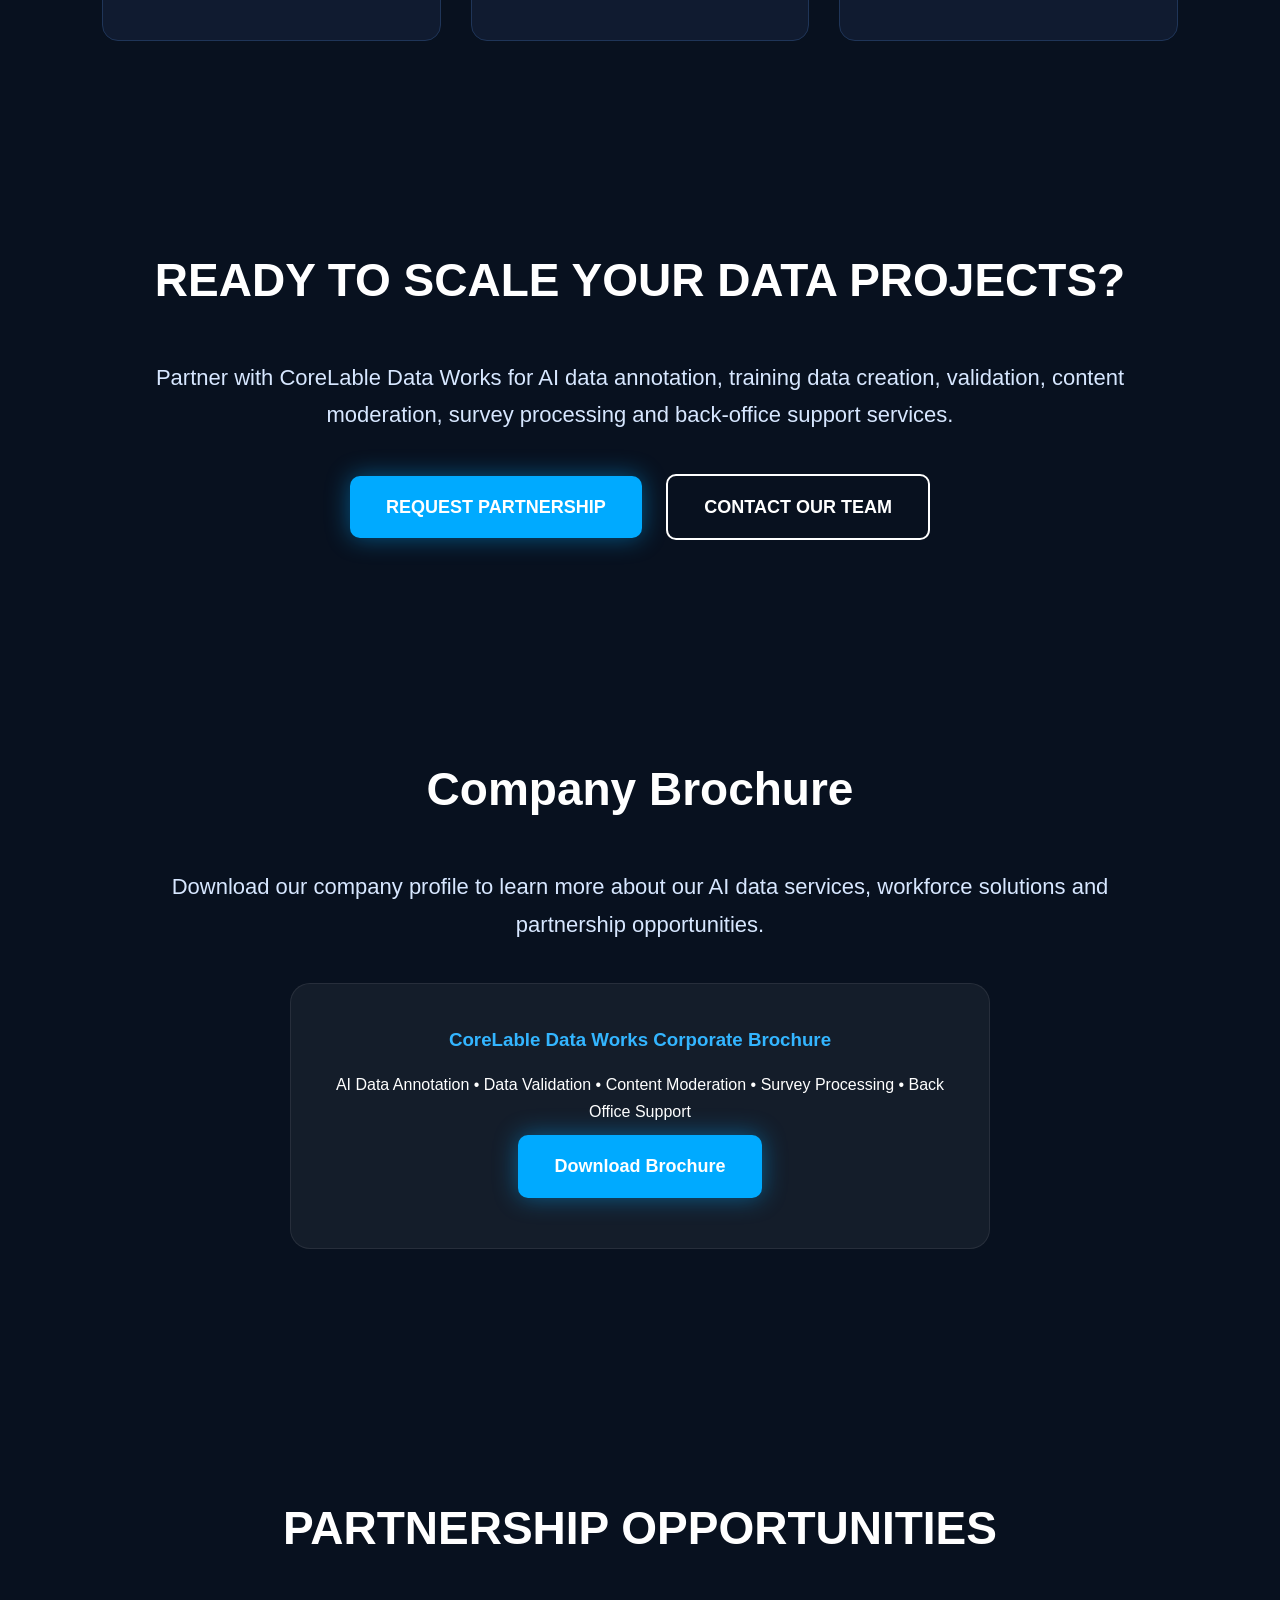
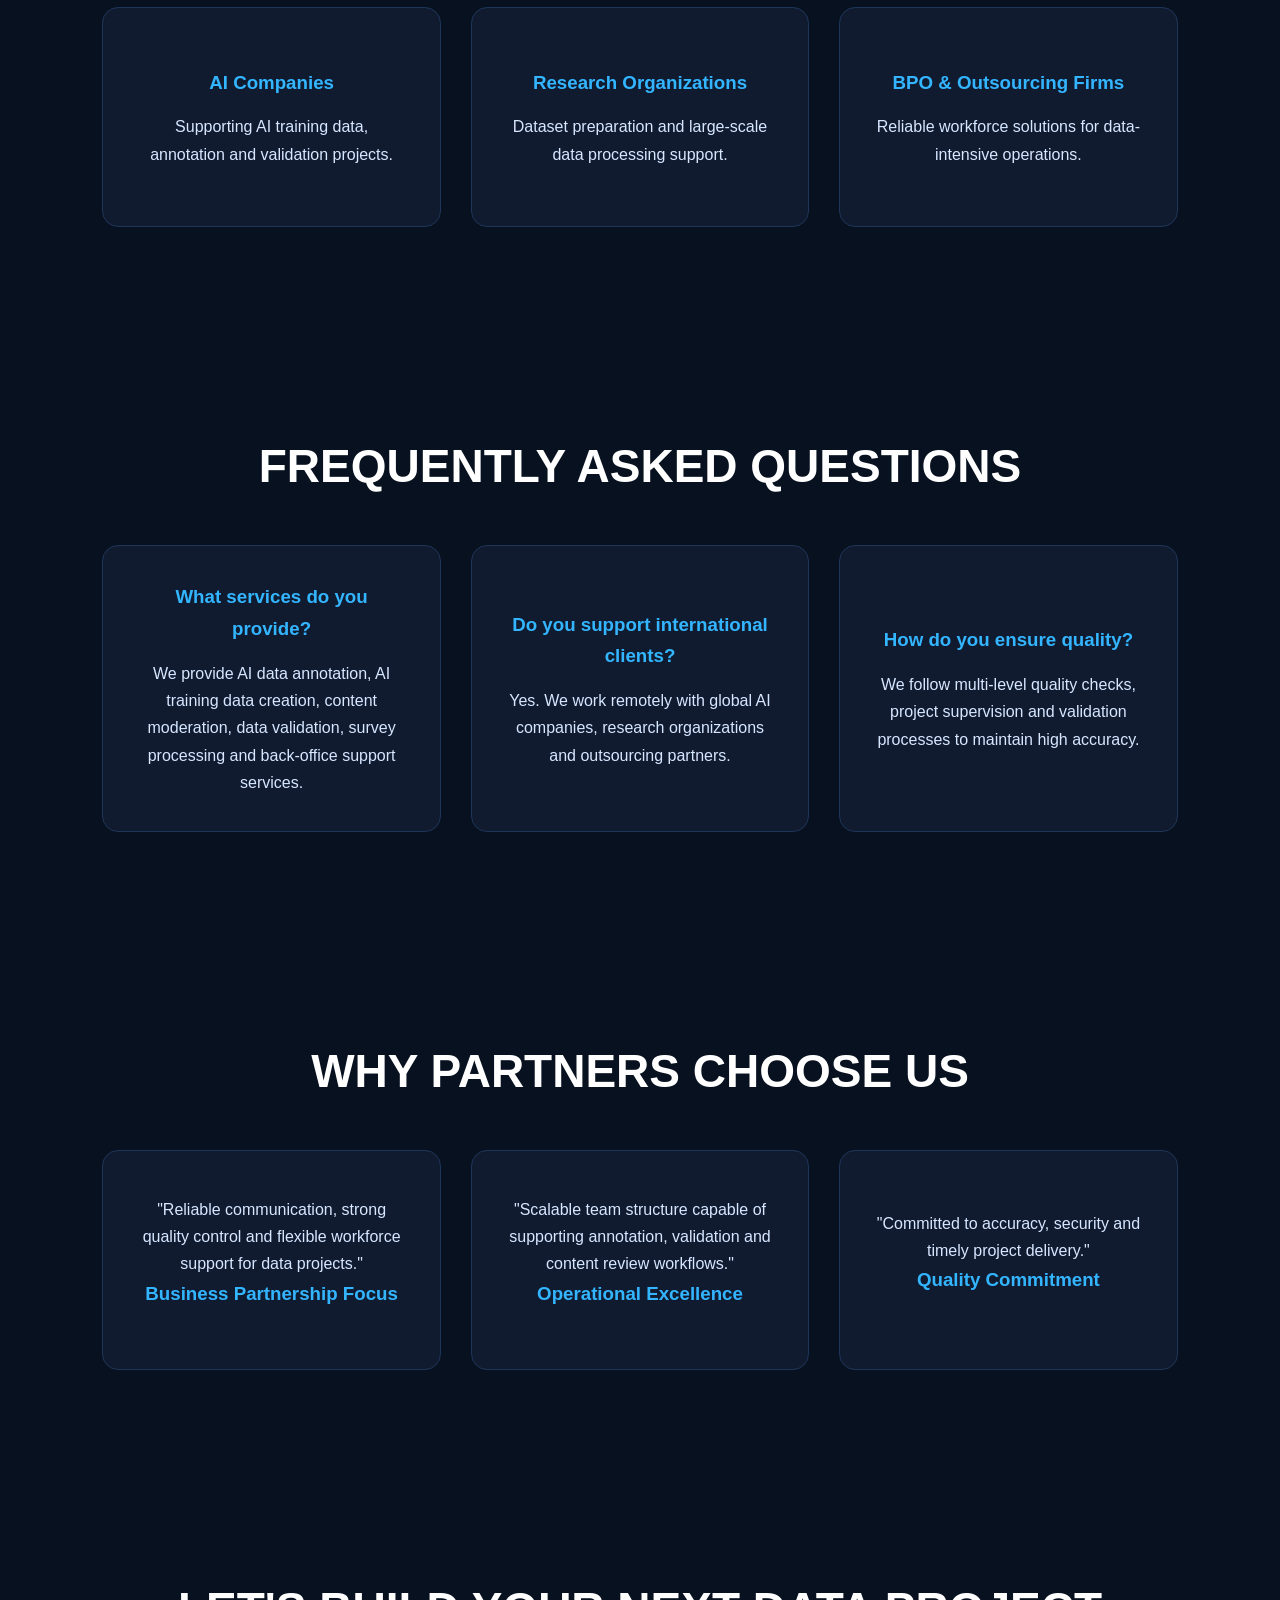
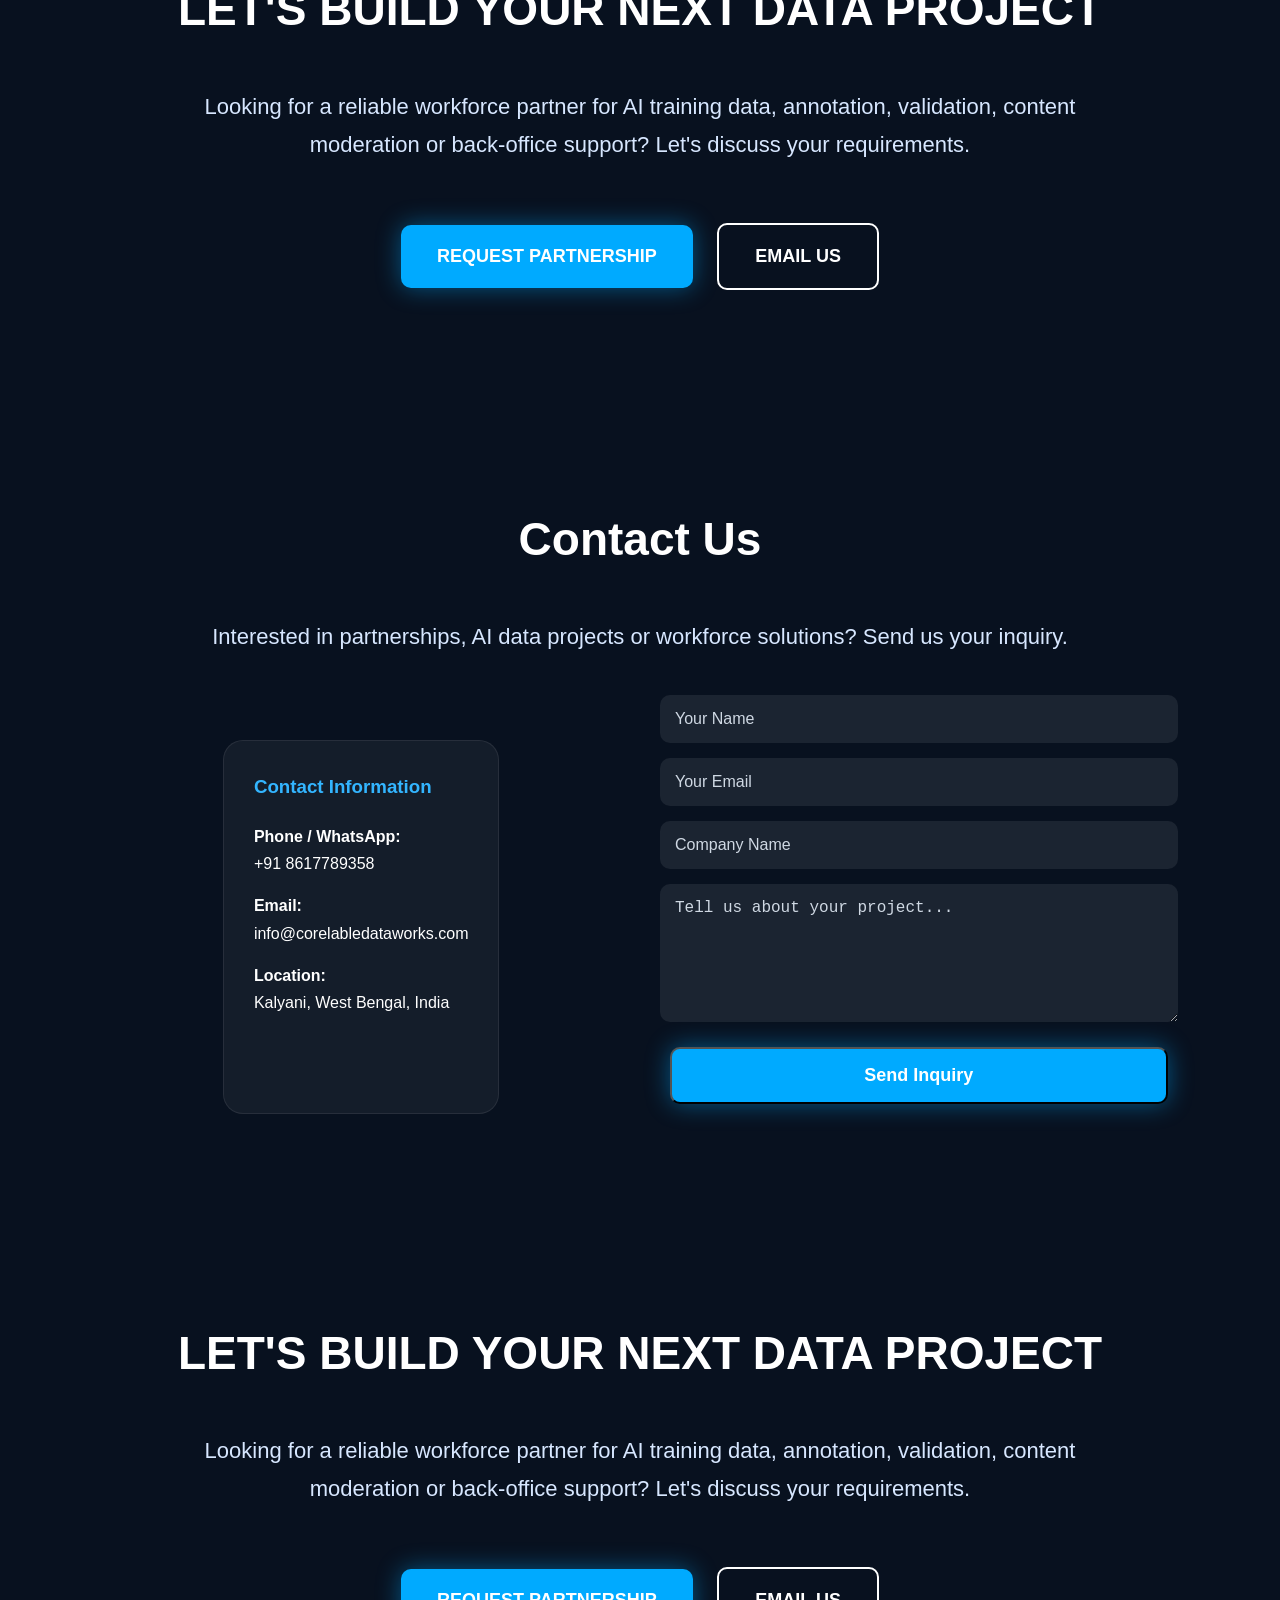
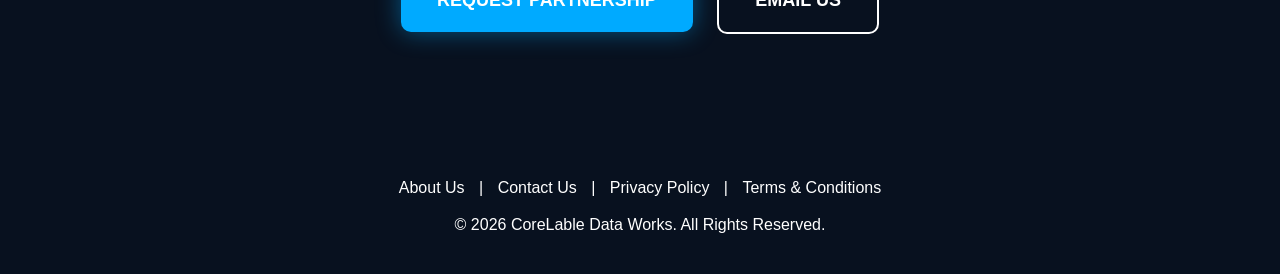
==== commit 15028233: "Update index.html" ====
--- a/index.html
+++ b/index.html
@@ -121,36 +121,37 @@
     </div>
 </section>
 <section class="section">
-    <h2>INDUSTRIES WE SUPPORT</h2>
-
-    <div class="service-grid">
-
-        <div class="service-card">
+    <h2 data-aos="fade-up" data-aos-duration="1000">
+        INDUSTRIES WE SUPPORT</h2>
+
+    <div class="service-grid">
+
+        <div class="service-card" data-aos="fade-up" data-aos-delay="100">
             <h3>Artificial Intelligence</h3>
             <p>Training data, annotation and validation services.</p>
         </div>
 
-        <div class="service-card">
+        <div class="service-card" data-aos="fade-up" data-aos-delay="250">
             <h3>Healthcare</h3>
             <p>Medical data processing and quality review support.</p>
         </div>
 
-        <div class="service-card">
+        <div class="service-card" data-aos="fade-up" data-aos-delay="400">
             <h3>Automotive</h3>
             <p>Autonomous vehicle and image annotation projects.</p>
         </div>
 
-        <div class="service-card">
+        <div class="service-card" data-aos="fade-up" data-aos-delay="550">
             <h3>E-Commerce</h3>
             <p>Catalog enrichment and content moderation.</p>
         </div>
 
-        <div class="service-card">
+        <div class="service-card" data-aos="fade-up" data-aos-delay="700">
             <h3>Finance</h3>
             <p>Data validation and document processing support.</p>
         </div>
 
-        <div class="service-card">
+        <div class="service-card" data-aos="fade-up" data-aos-delay="850">
             <h3>Education</h3>
             <p>AI datasets and research data preparation services.</p>
         </div>
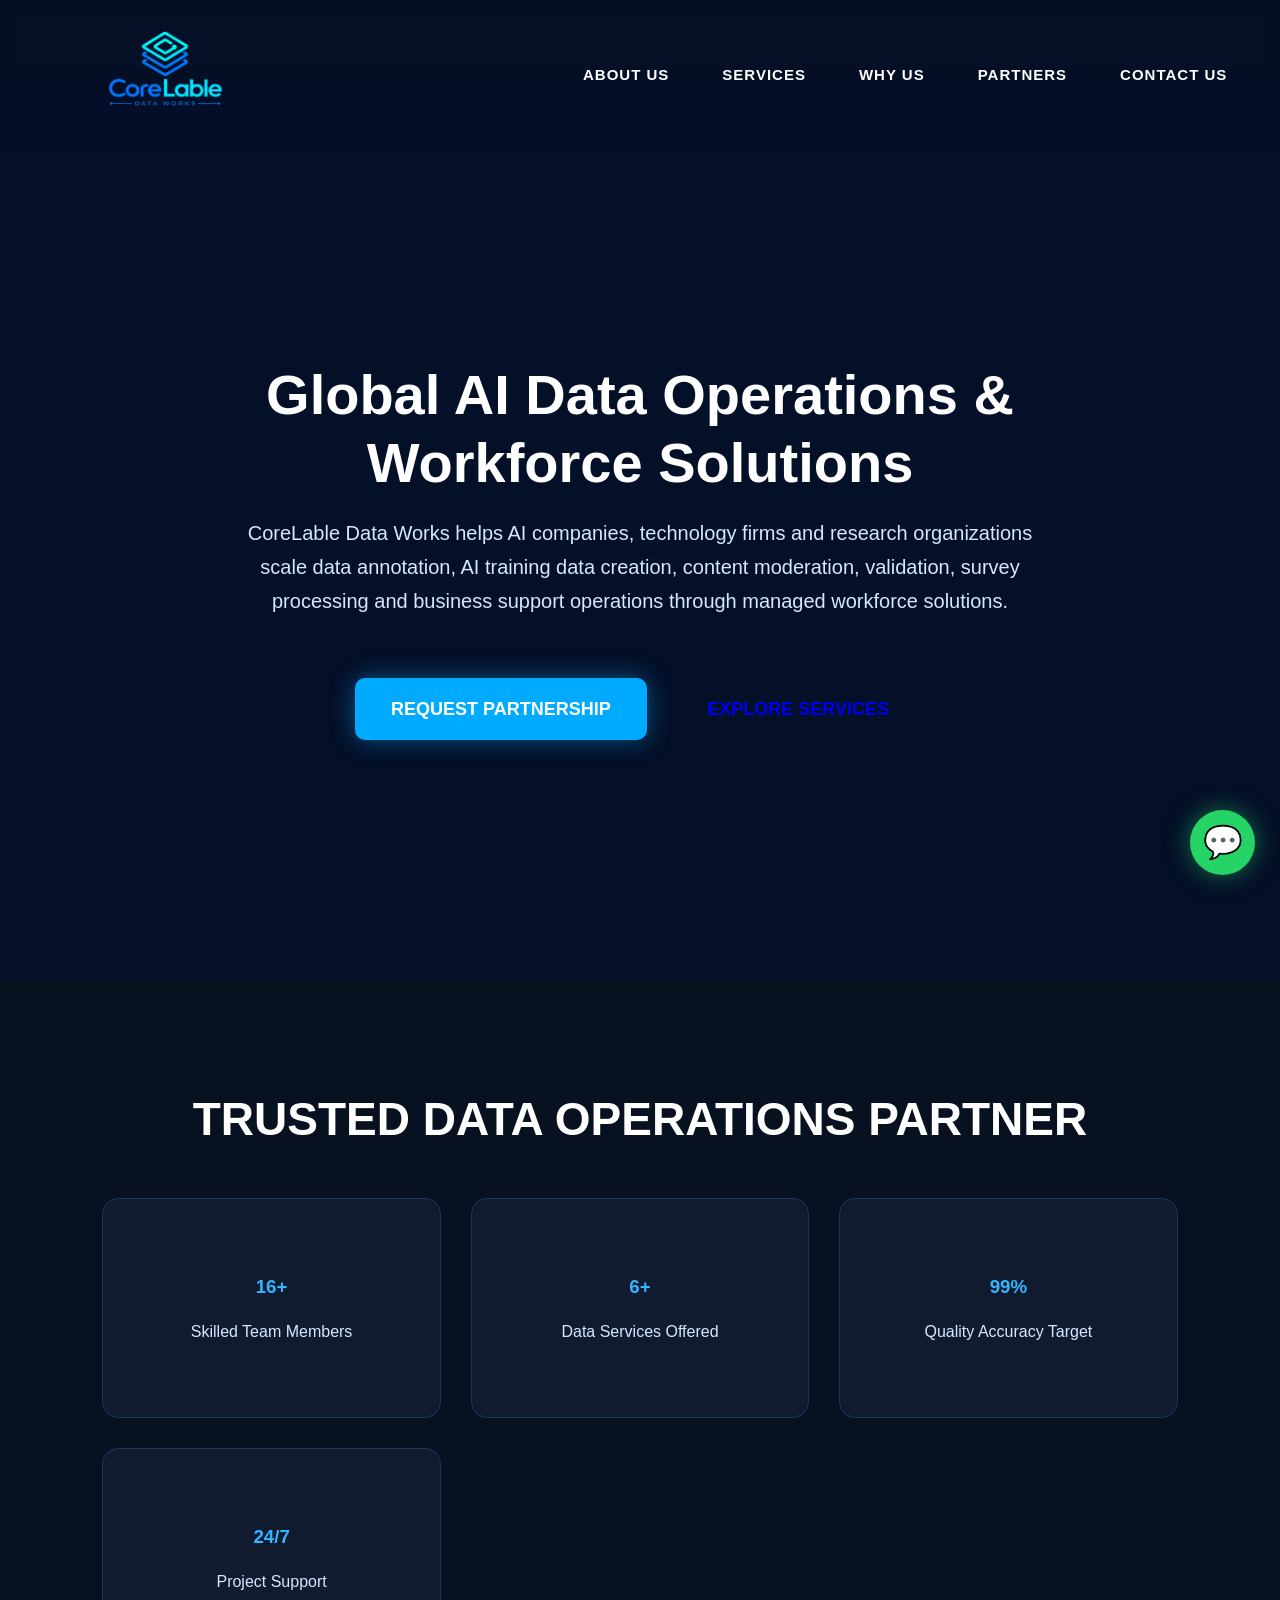
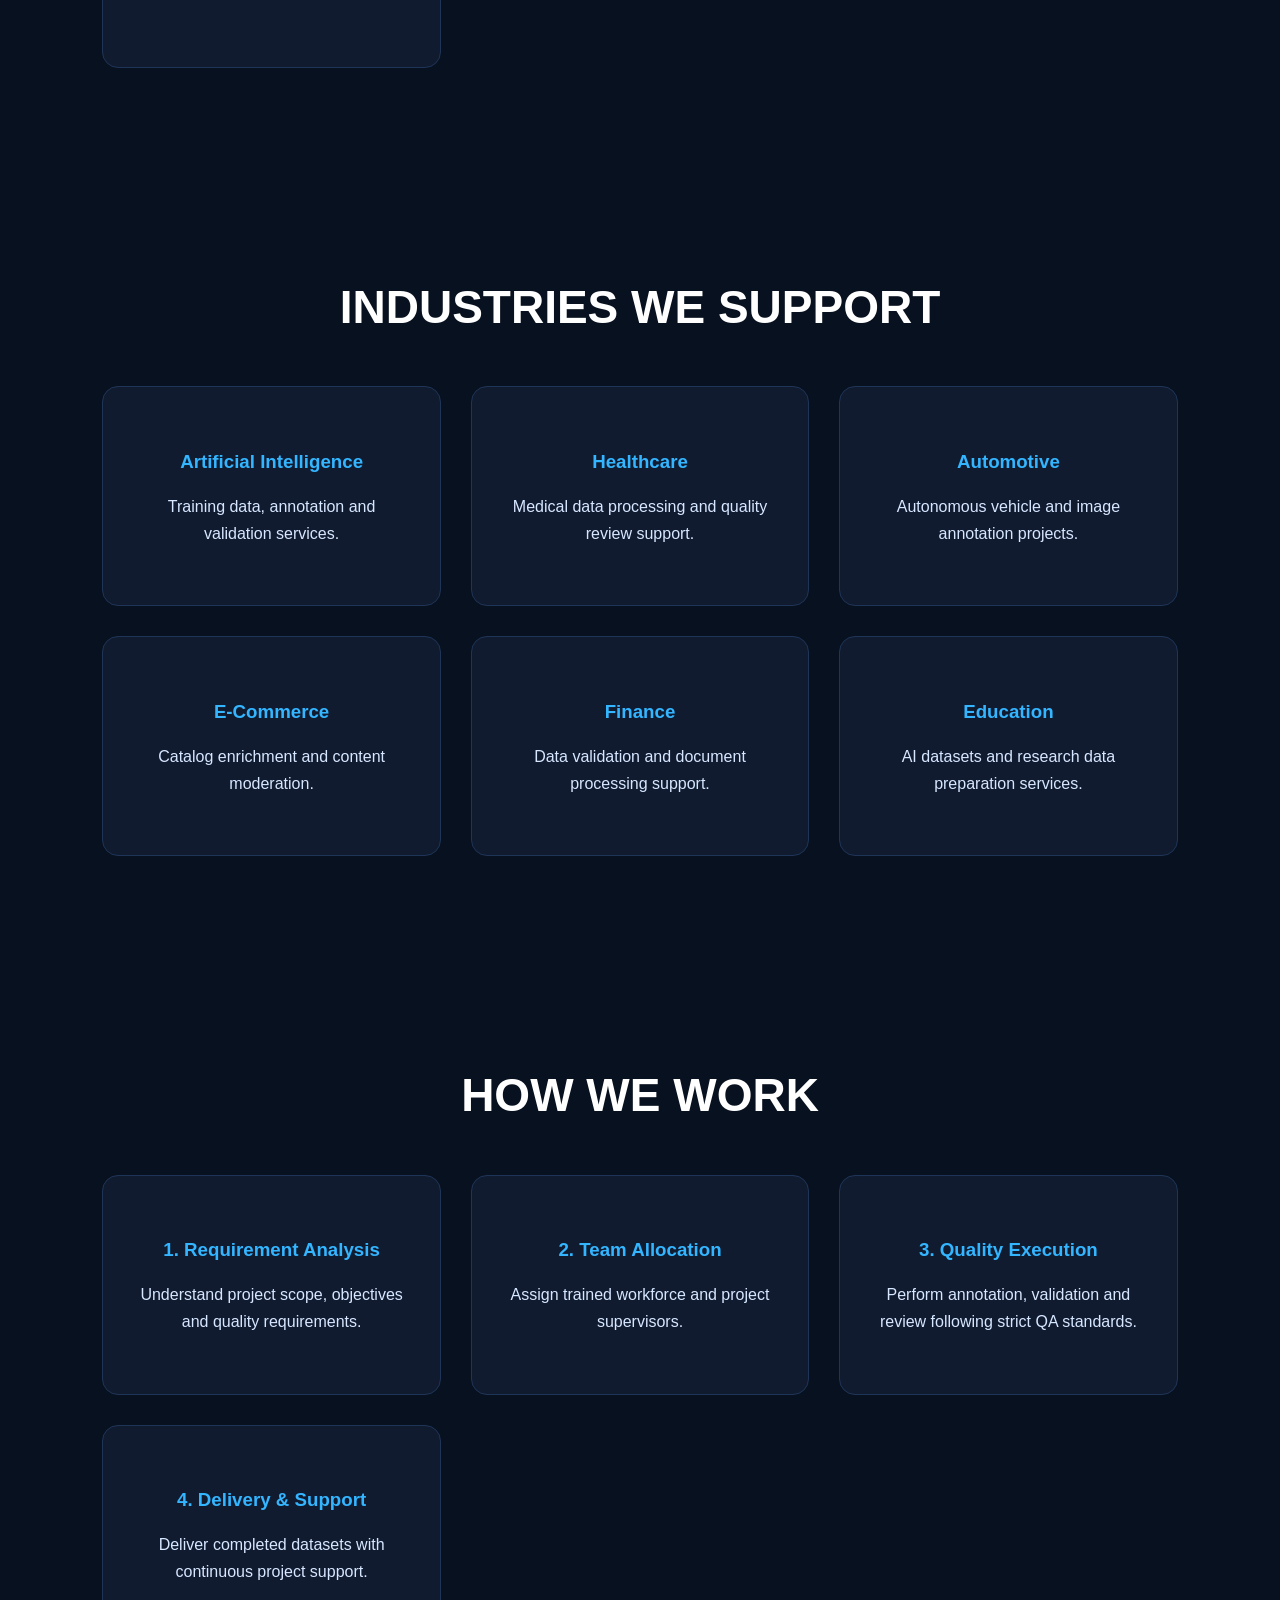
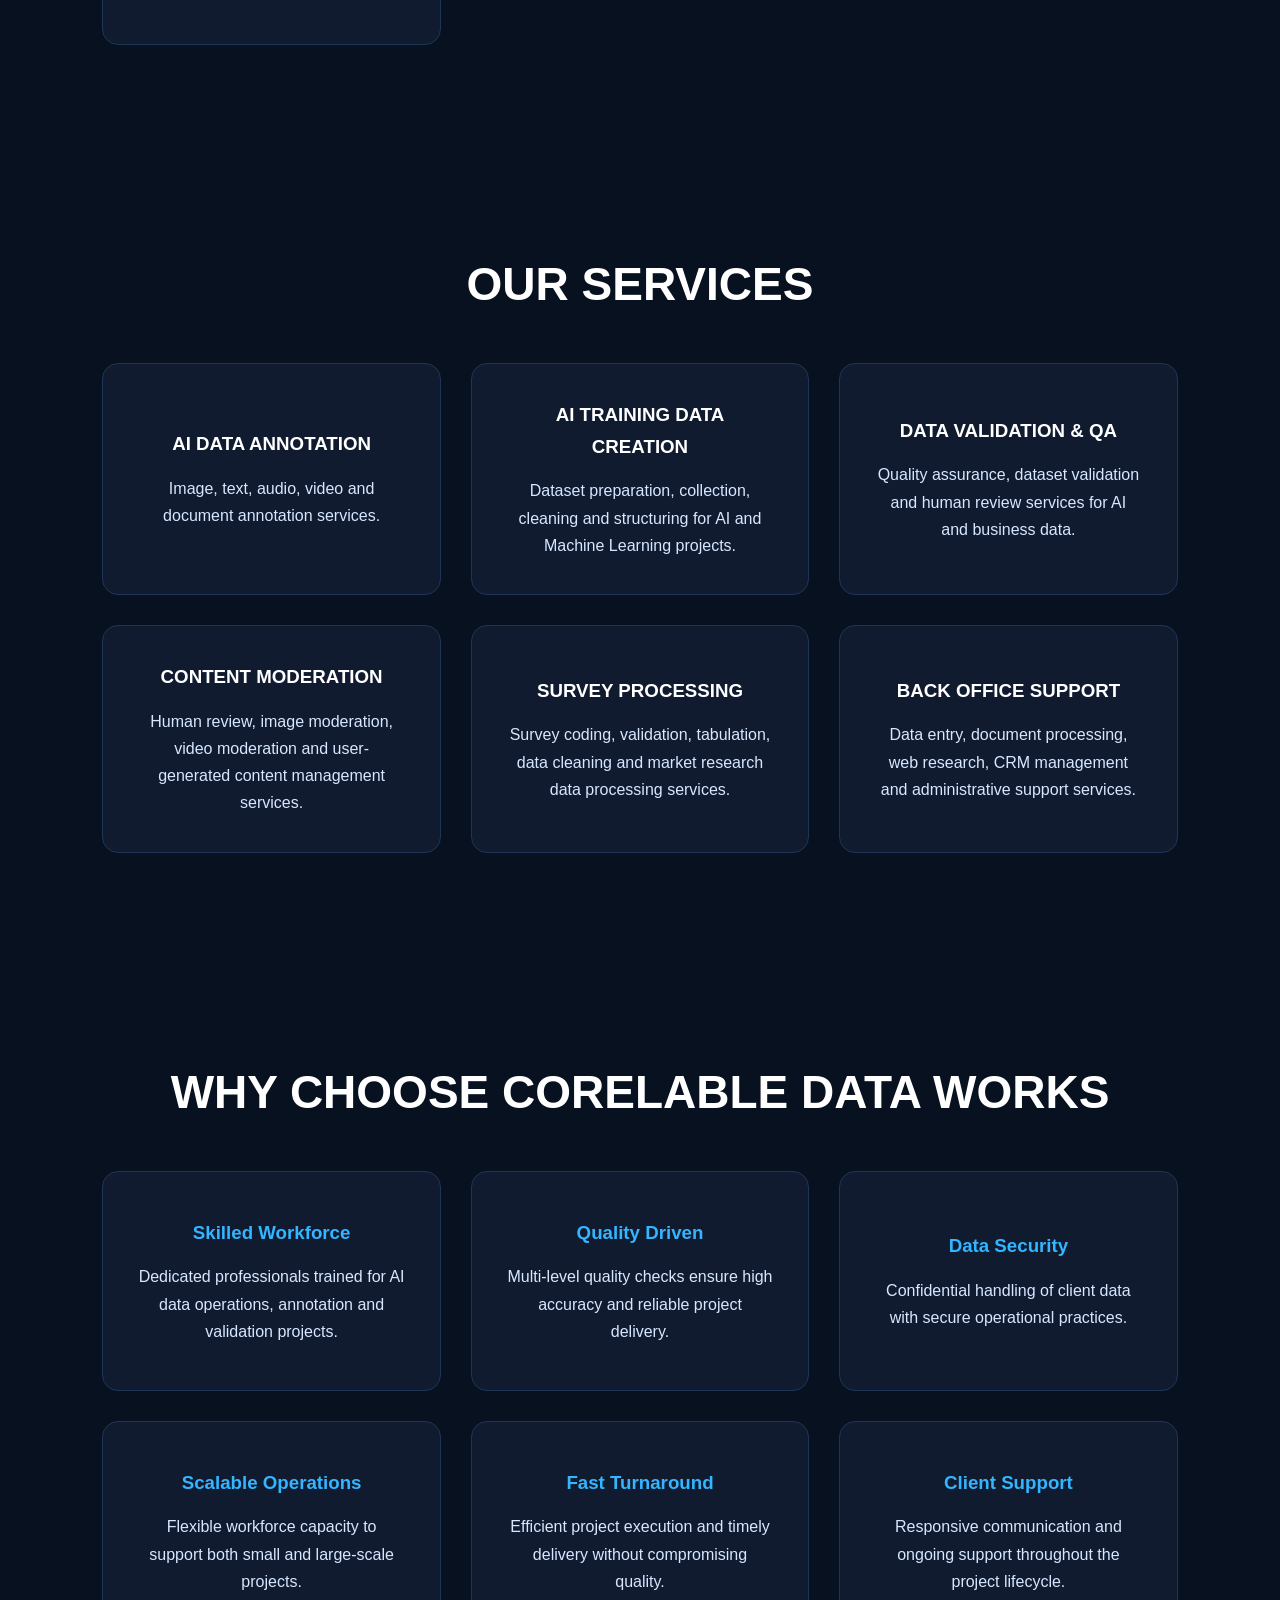
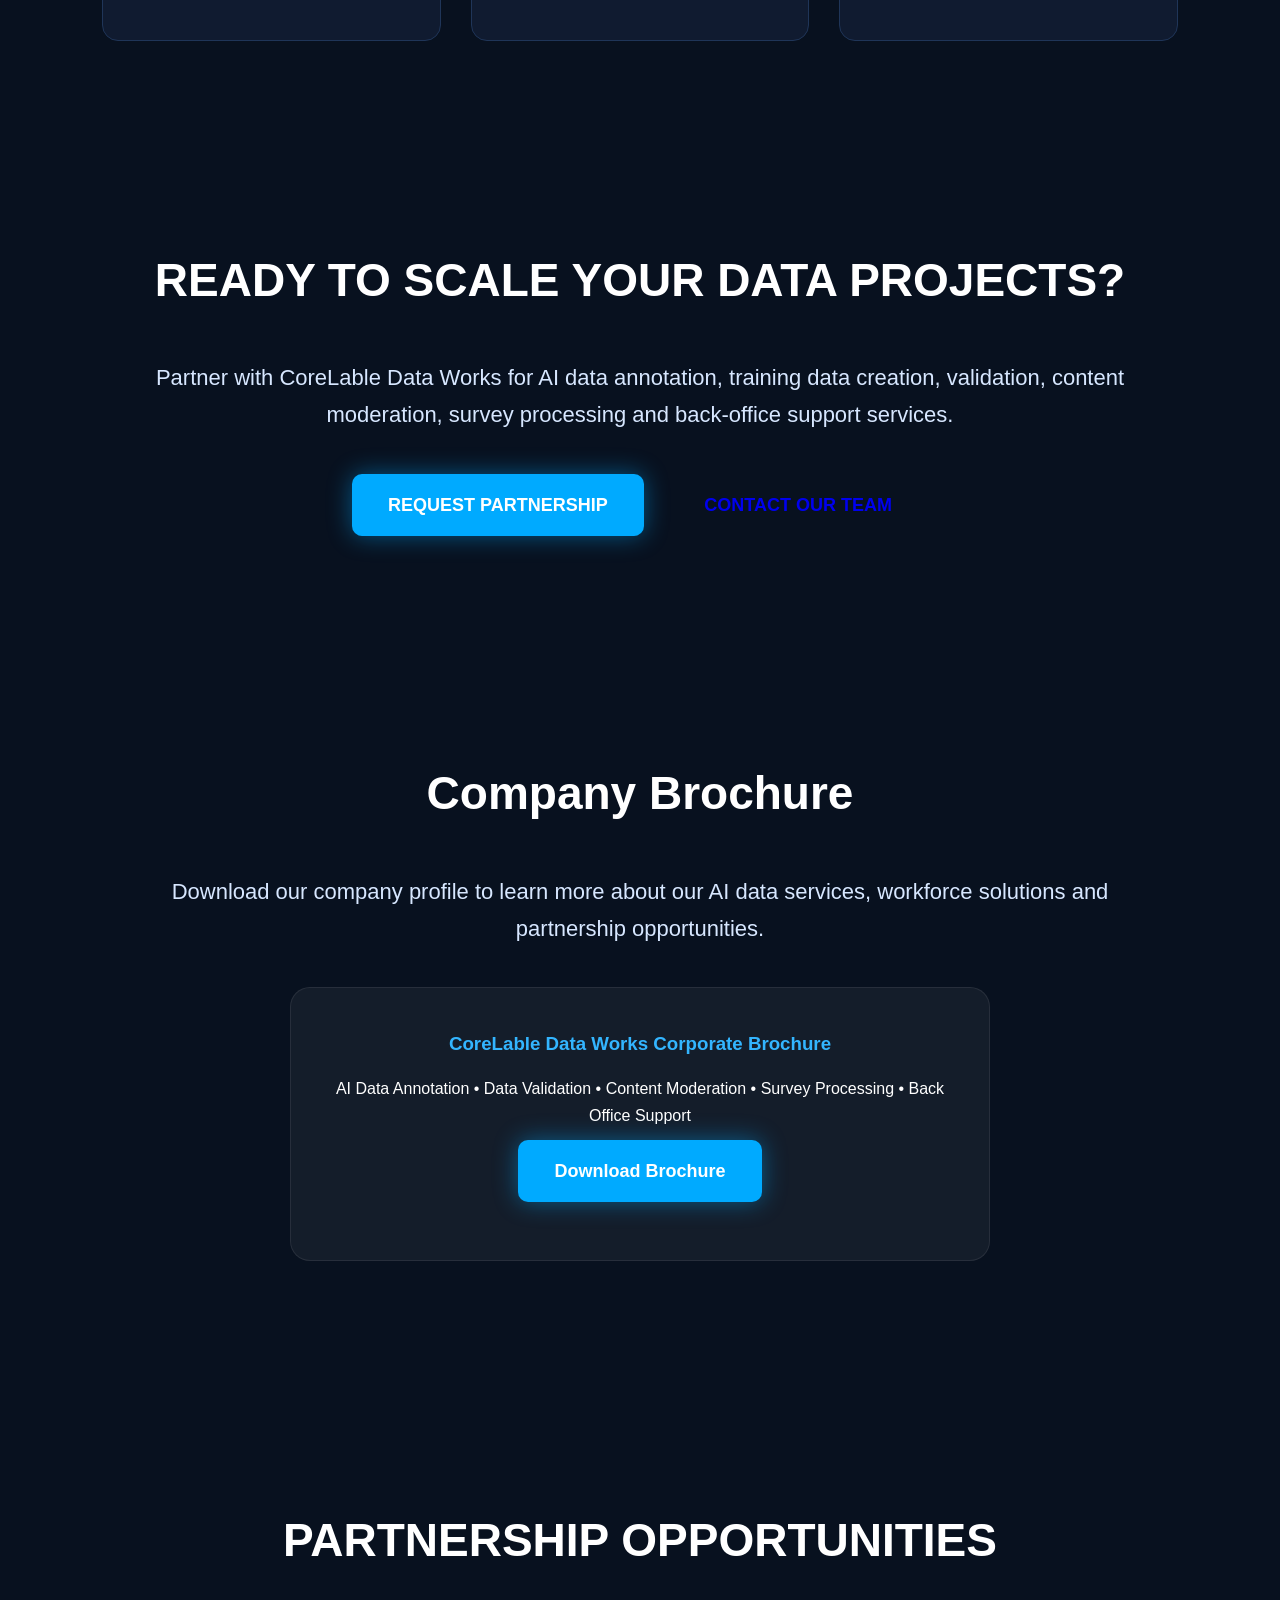
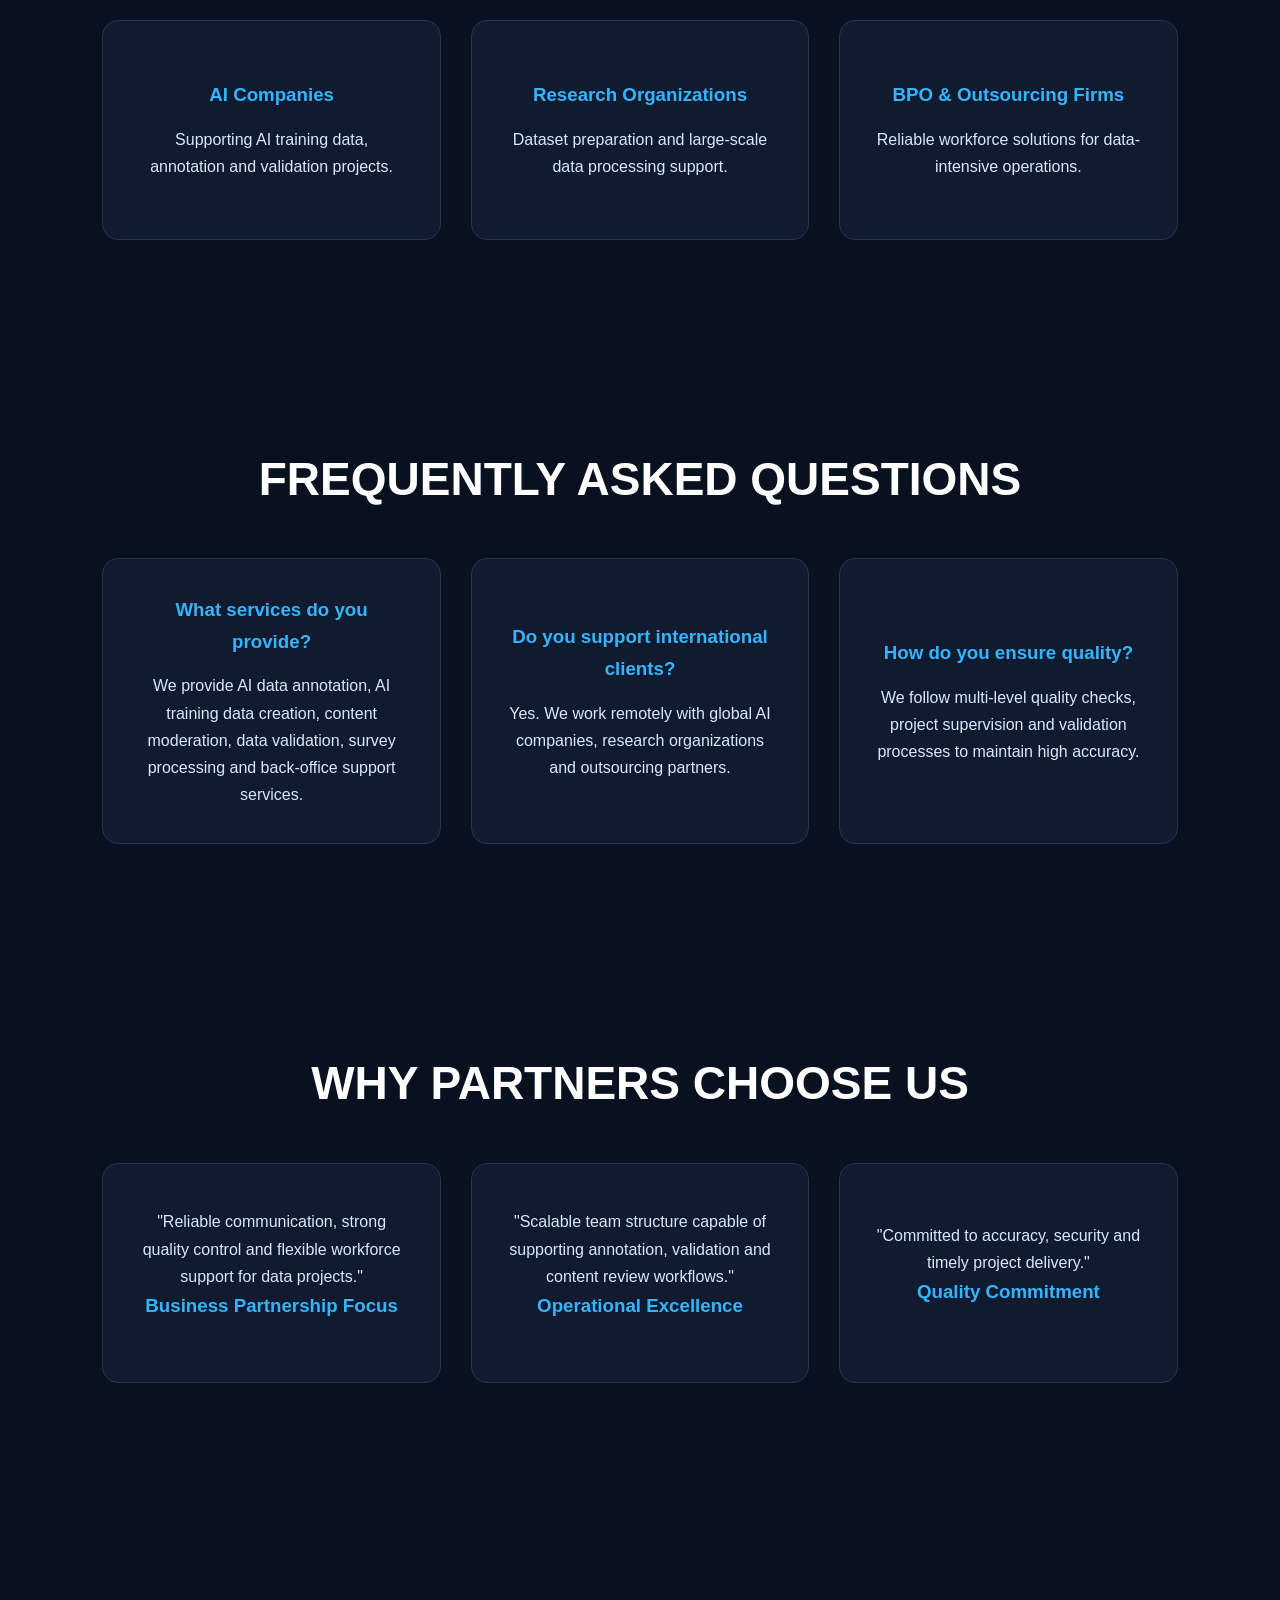
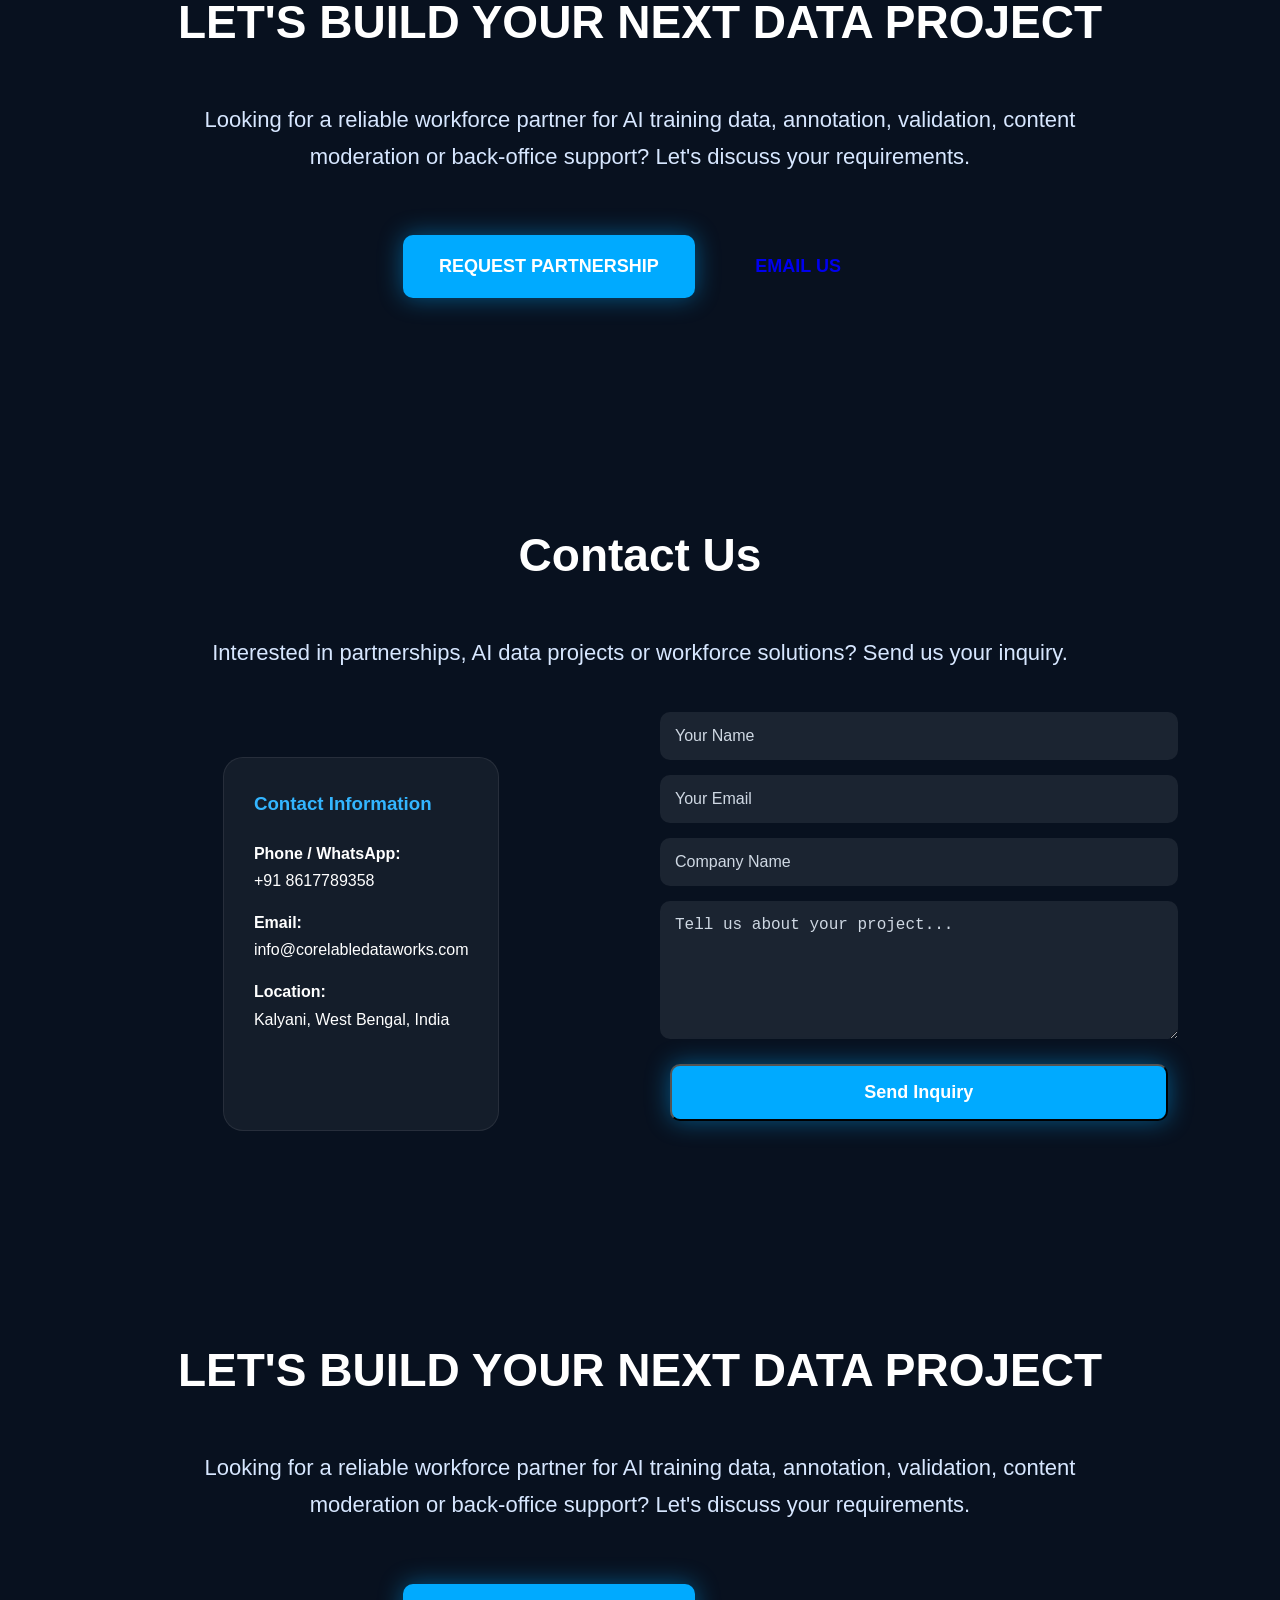
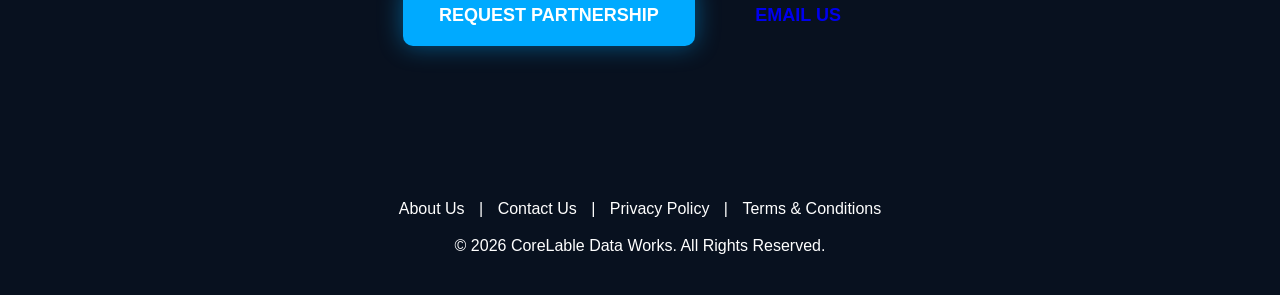
==== commit dbd8003d: "Update" ====
--- a/index.html
+++ b/index.html
@@ -99,17 +99,17 @@
     <div class="service-grid">
 
         <div class="service-card" data-aos="zoom-in" data-aos-delay="100">
-            <h3>16+</h3>
+            <h3><span class="counter" data-target="16">0</span>+</h3>
             <p>Skilled Team Members</p>
         </div>
 
         <div class="service-card" data-aos="zoom-in" data-aos-delay="200">
-            <h3>6+</h3>
+            <h3><span class="counter" data-target="6">0</span>+</h3>
             <p>Data Services Offered</p>
         </div>
 
         <div class="service-card" data-aos="zoom-in" data-aos-delay="300">
-            <h3>99%</h3>
+            <h3><span class="counter" data-target="99">0</span>%</h3>
             <p>Quality Accuracy Target</p>
         </div>
 
@@ -535,5 +535,45 @@
     easing: "ease-in-out"
 });
 </script>
+<script>
+const counters = document.querySelectorAll('.counter');
+
+const observer = new IntersectionObserver(entries => {
+  entries.forEach(entry => {
+    if (entry.isIntersecting) {
+
+      const counter = entry.target;
+      const target = +counter.getAttribute('data-target');
+      let count = 0;
+
+      const update = () => {
+        const increment = Math.ceil(target / 60);
+
+        if (count < target) {
+          count += increment;
+          if (count > target) count = target;
+          counter.innerText = count;
+          requestAnimationFrame(update);
+        }
+      };
+
+      update();
+      observer.unobserve(counter);
+    }
+  });
+}, { threshold: 0.5 });
+
+counters.forEach(counter => observer.observe(counter));
+window.addEventListener("scroll", () => {
+    const navbar = document.querySelector("#navbar");
+
+    if (window.scrollY > 30) {
+        navbar.classList.add("navbar-scrolled");
+    } else {
+        navbar.classList.remove("navbar-scrolled");
+    }
+});
+
+</script>
 </body>
 </html>
--- a/style.css
+++ b/style.css
@@ -27,10 +27,11 @@
     transition: all 0.3s ease;
 }
 
-#navbar.scrolled {
-    background: rgba(5, 15, 40, 0.75);
-    backdrop-filter: blur(10px);
-    box-shadow: 0 2px 20px rgba(0, 0, 0, 0.3);
+.navbar-scrolled{
+    background:rgba(5,15,40,.92);
+    backdrop-filter:blur(15px);
+    -webkit-backdrop-filter:blur(15px);
+    box-shadow:0 8px 30px rgba(0,0,0,.3);
 }
 
 .logo {
@@ -126,23 +127,52 @@
     text-decoration: none;
     font-size: 18px;
     font-weight: 700;
-    transition: .3s;
-}
-
+    transition: all .35s ease;
+    position: relative;
+    overflow: hidden;
+}
+.btn::before{
+    content:"";
+    position:absolute;
+    top:0;
+    left:-120%;
+    width:60%;
+    height:100%;
+    background:linear-gradient(
+        120deg,
+        transparent,
+        rgba(255,255,255,.45),
+        transparent
+    );
+    transform:skewX(-25deg);
+    transition:left .6s ease;
+}
+
+.btn:hover::before{
+    left:140%;
+}
 .btn-primary {
     background: #00aaff;
     color: white;
     box-shadow: 0 0 25px rgba(0, 170, 255, .45);
 }
 
-.btn-primary:hover {
-    transform: translateY(-4px);
-    background: #0095d9;
-}
-
-.btn-secondary {
-    border: 2px solid #ffffff;
-    color: #ffffff;
+.btn-primary:hover{
+    transform:translateY(-6px) scale(1.05);
+    background:#0095d9;
+    box-shadow:
+        0 0 20px rgba(0,170,255,.6),
+        0 0 40px rgba(0,170,255,.35);
+}
+
+.btn-secondary:hover{
+    transform:translateY(-6px) scale(1.05);
+    background:#00aaff;
+    color:#fff;
+    border-color:#00aaff;
+    box-shadow:
+        0 0 20px rgba(0,170,255,.5),
+        0 0 35px rgba(0,170,255,.3);
 }
 
 .btn-secondary:hover {
@@ -224,13 +254,56 @@
     display: flex;
     flex-direction: column;
     justify-content: center;
-    transition: .35s;
-}
-
+    transition: all .45s ease;
+    cursor: pointer;
+    overflow: hidden;
+    position: relative;
+}
+.service-card::before{
+    content:"";
+    position:absolute;
+    top:0;
+    left:-100%;
+    width:100%;
+    height:3px;
+    background:linear-gradient(90deg,transparent,#33b5ff,transparent);
+    transition:.6s;
+}
+.service-card:hover::before{
+    left:100%;
+}
 .service-card:hover {
-    transform: translateY(-6px);
+    transform: translateY(-12px) scale(1.03);
     border-color: #33b5ff;
-    box-shadow: 0 15px 35px rgba(0, 0, 0, .25);
+    background: linear-gradient(145deg, #132847, #101b30);
+    box-shadow:
+        0 0 20px rgba(51,181,255,.45),
+        0 0 45px rgba(51,181,255,.25),
+        0 20px 40px rgba(0,0,0,.45);
+}
+.service-card::before{
+    content:"";
+    position:absolute;
+    inset:0;
+    border-radius:16px;
+    padding:1px;
+    background:linear-gradient(
+        45deg,
+        transparent,
+        rgba(51,181,255,.8),
+        transparent
+    );
+    -webkit-mask:
+        linear-gradient(#fff 0 0) content-box,
+        linear-gradient(#fff 0 0);
+    -webkit-mask-composite:xor;
+    mask-composite:exclude;
+    opacity:0;
+    transition:.4s;
+}
+
+.service-card:hover::before{
+    opacity:1;
 }
 
 .service-card h3 {
